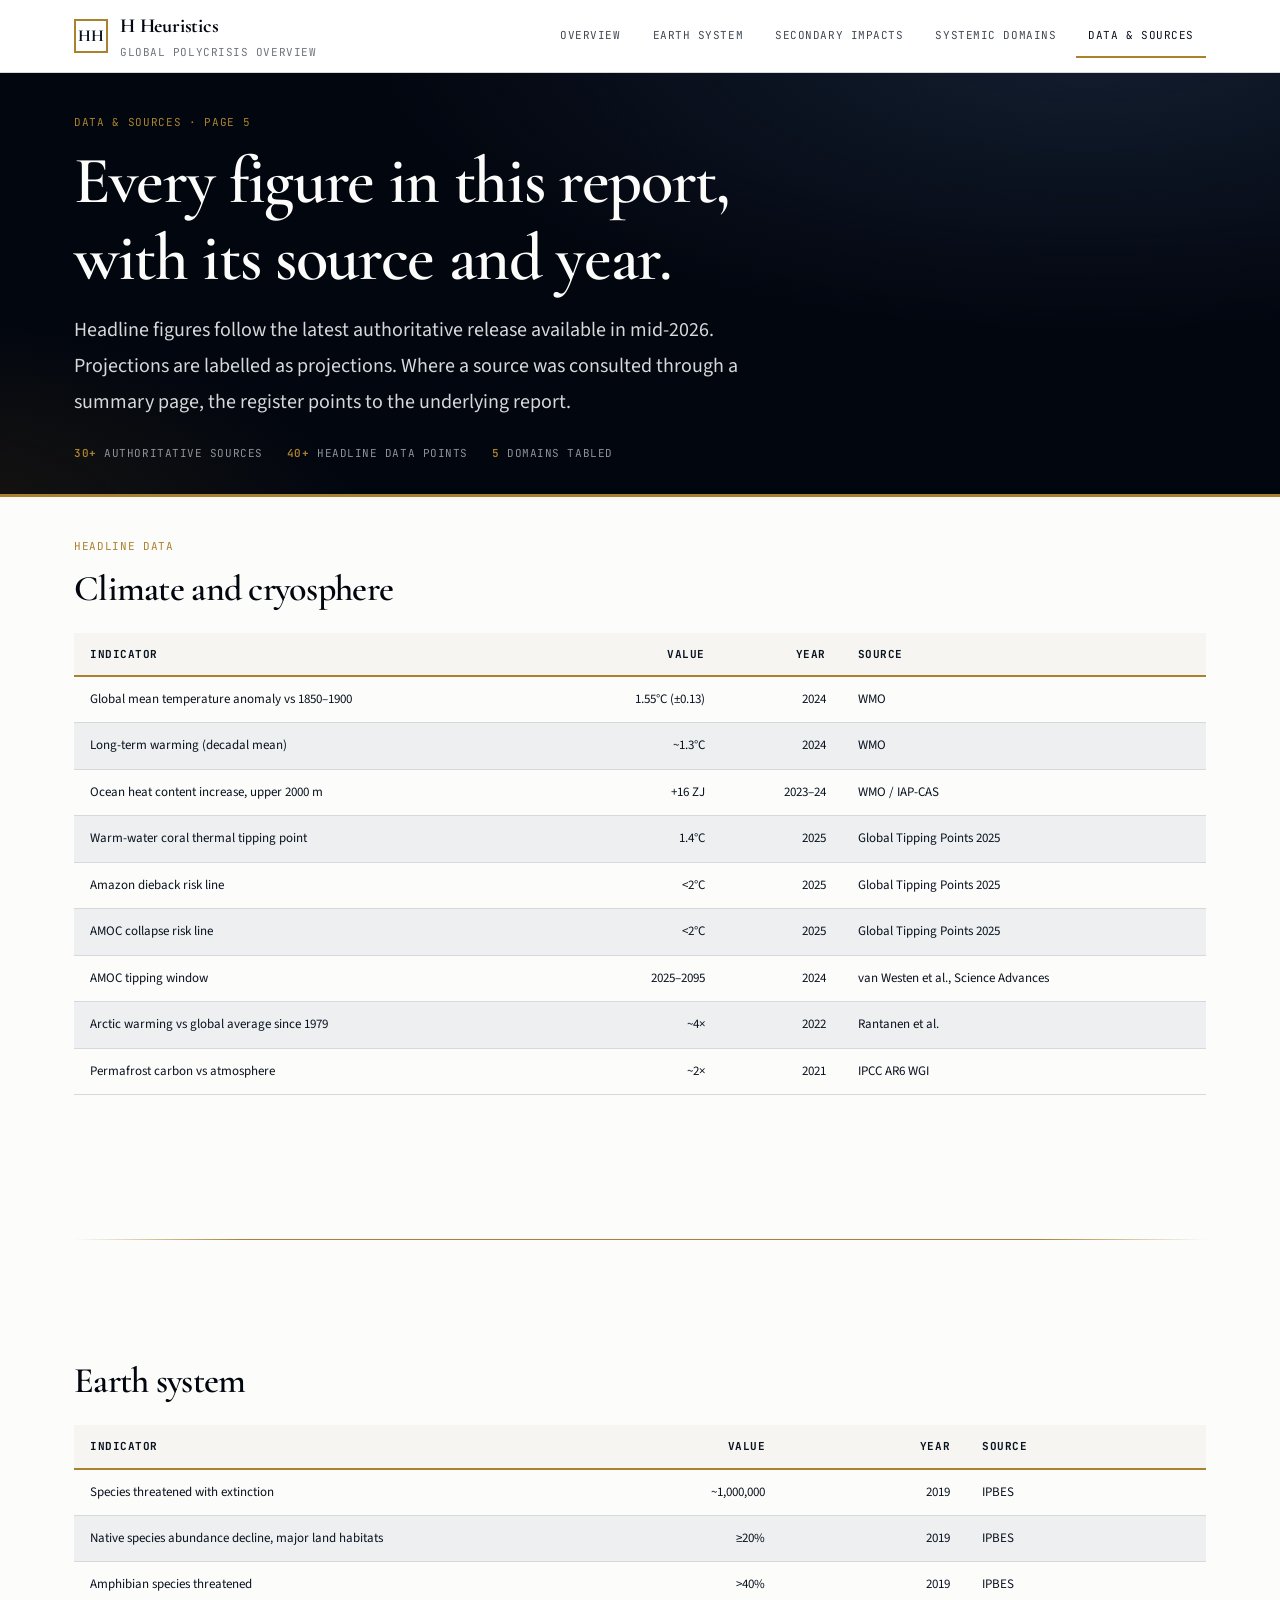
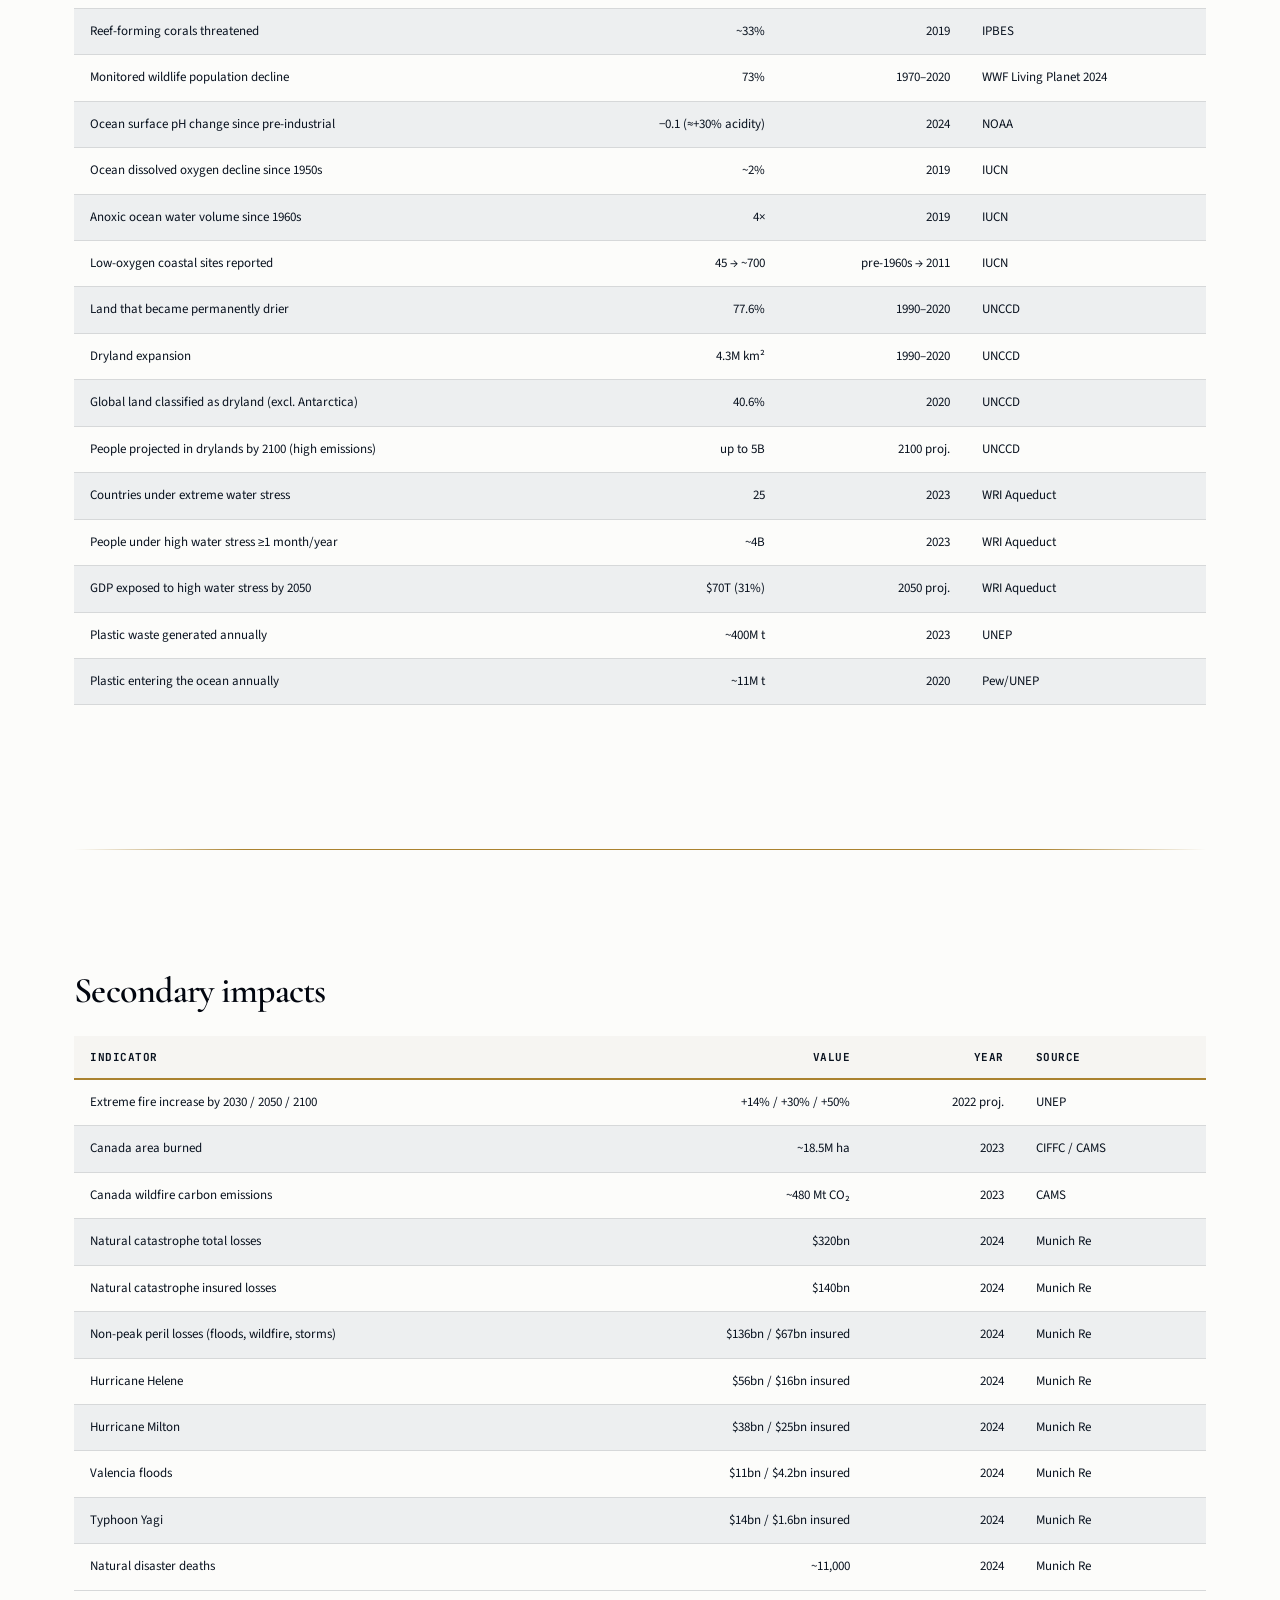
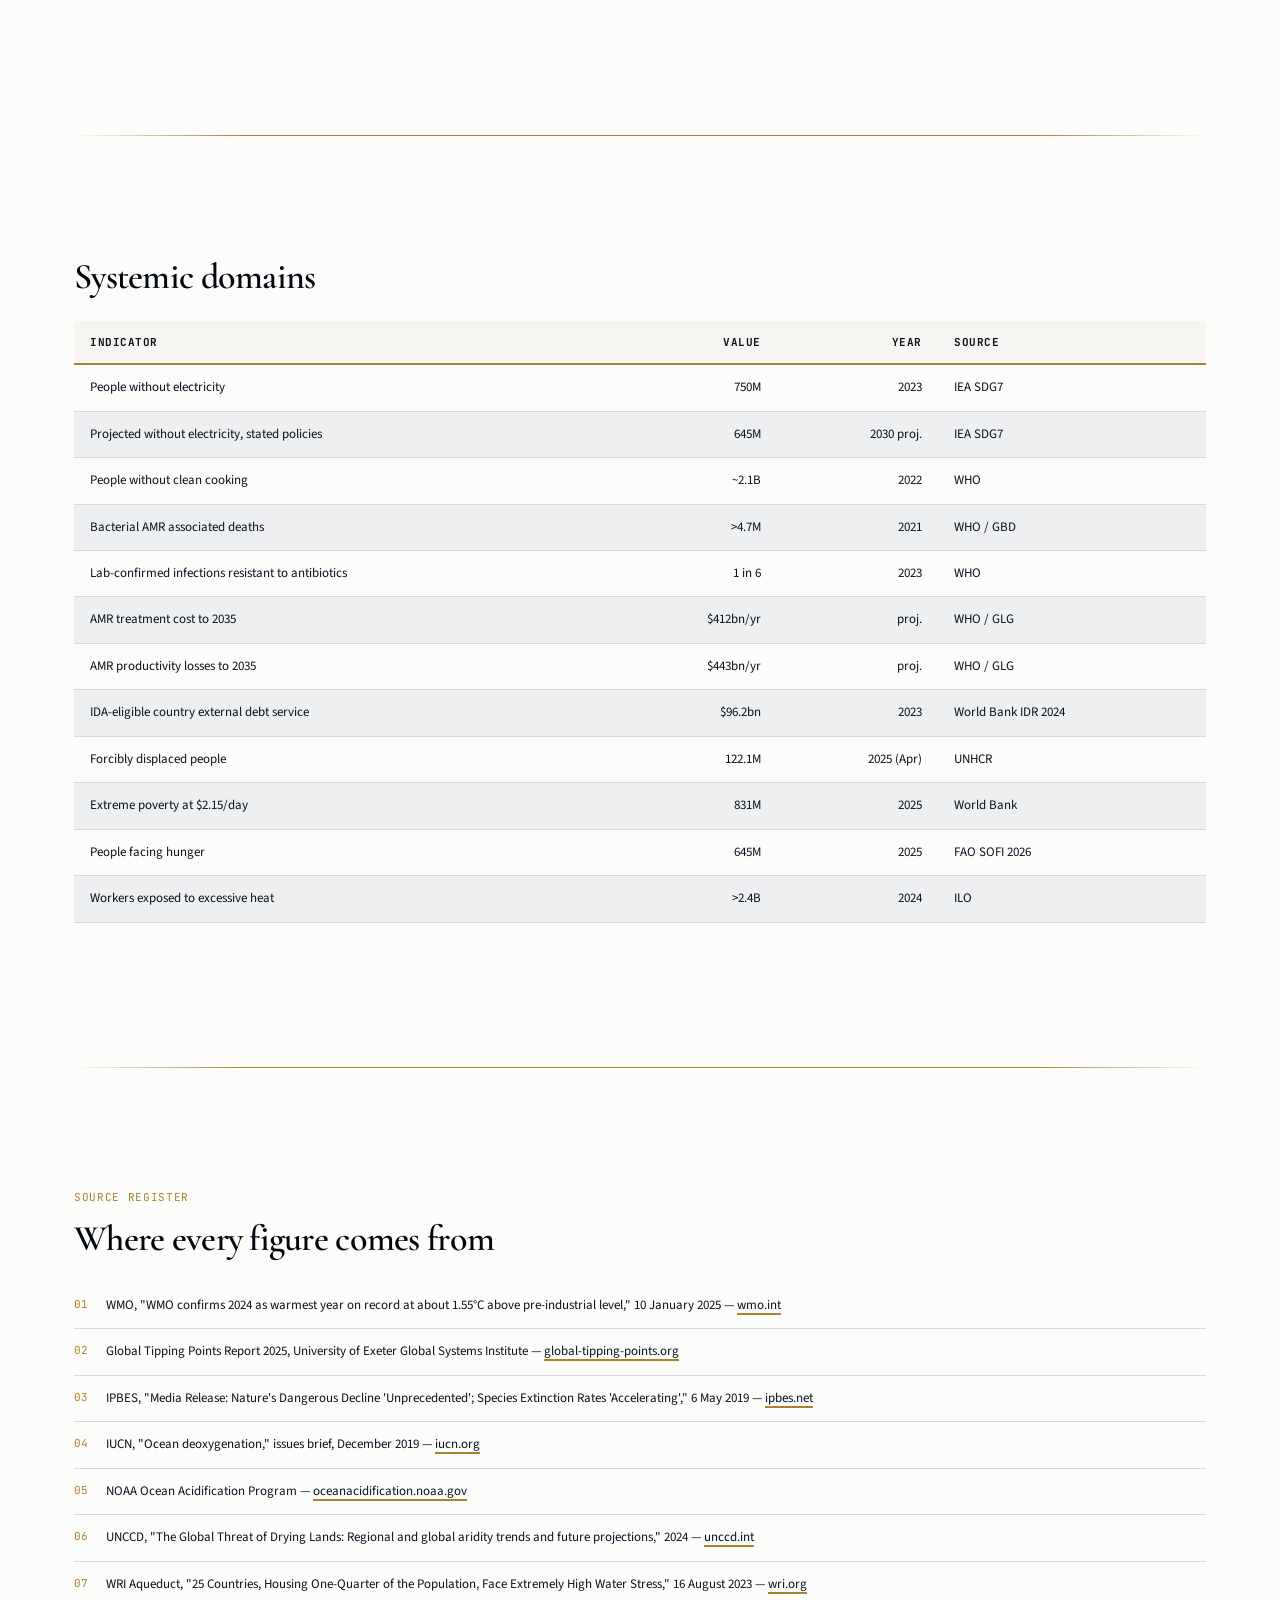
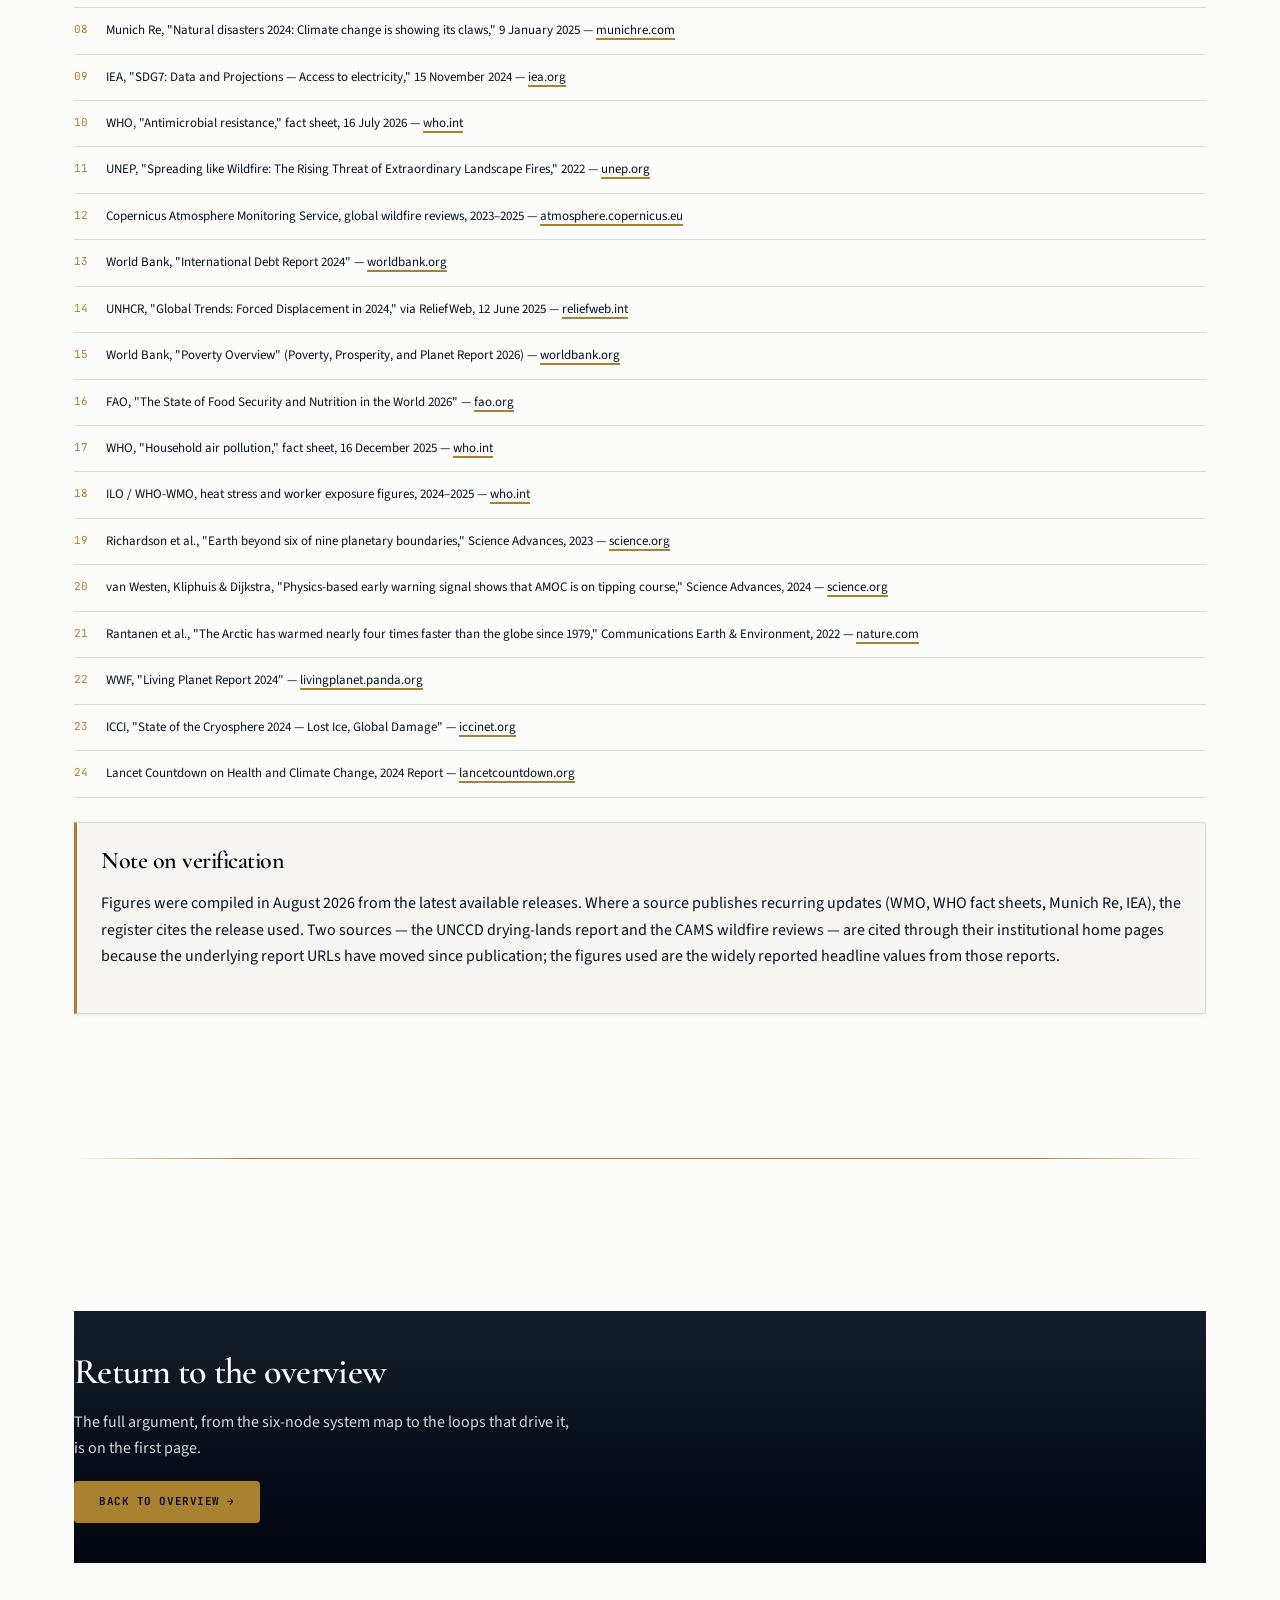
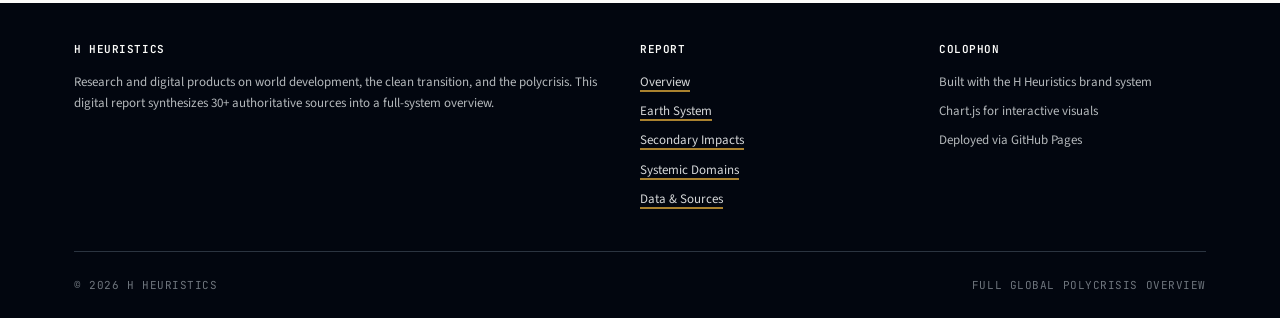
==== data-sources.html @ 699dcec1 "Full Global Polycrisis Overview — digital report (5 pages, H Heuristics brand system)" ====
<!DOCTYPE html>
<html lang="en">
<head>
<meta charset="UTF-8">
<meta name="viewport" content="width=device-width, initial-scale=1.0">
<title>Data &amp; Sources — Headline Figures | Global Polycrisis Overview</title>
<meta name="description" content="Headline data tables and the full source register behind the Full Global Polycrisis Overview digital report.">
<link rel="preconnect" href="https://fonts.googleapis.com">
<link rel="preconnect" href="https://fonts.gstatic.com" crossorigin>
<link href="https://fonts.googleapis.com/css2?family=Cormorant+Garamond:wght@500;600;700&family=Source+Sans+3:wght@400;600&family=JetBrains+Mono:wght@400;600&display=swap" rel="stylesheet">
<link rel="stylesheet" href="css/tokens.css">
<link rel="stylesheet" href="css/components.css">
<link rel="stylesheet" href="css/styles.css">
</head>
<body>

<header class="masthead">
  <div class="container masthead__inner">
    <a class="brand" href="index.html">
      <span class="brand__mark">HH</span>
      <span>
        <span class="brand__name">H Heuristics</span>
        <span class="brand__sub">Global Polycrisis Overview</span>
      </span>
    </a>
    <button class="nav-toggle" aria-label="Toggle navigation">Menu</button>
    <nav class="nav">
      <a href="index.html">Overview</a>
      <a href="earth-system.html">Earth System</a>
      <a href="secondary-impacts.html">Secondary Impacts</a>
      <a href="systemic-domains.html">Systemic Domains</a>
      <a href="data-sources.html" class="active">Data &amp; Sources</a>
    </nav>
  </div>
</header>

<section class="hero">
  <div class="container">
    <p class="kicker">Data &amp; Sources · Page 5</p>
    <h1>Every figure in this report, with its source and year.</h1>
    <p class="lede">Headline figures follow the latest authoritative release available in mid-2026. Projections are labelled as projections. Where a source was consulted through a summary page, the register points to the underlying report.</p>
    <div class="hero__meta">
      <span><b>30+</b> authoritative sources</span>
      <span><b>40+</b> headline data points</span>
      <span><b>5</b> domains tabled</span>
    </div>
  </div>
</section>

<main class="container">

  <section class="section">
    <p class="kicker">Headline Data</p>
    <h2>Climate and cryosphere</h2>
    <div class="table-wrap">
      <table class="data">
        <thead>
          <tr><th>Indicator</th><th class="num">Value</th><th class="num">Year</th><th>Source</th></tr>
        </thead>
        <tbody>
          <tr><td>Global mean temperature anomaly vs 1850–1900</td><td class="num">1.55°C (±0.13)</td><td class="num">2024</td><td>WMO</td></tr>
          <tr><td>Long-term warming (decadal mean)</td><td class="num">~1.3°C</td><td class="num">2024</td><td>WMO</td></tr>
          <tr><td>Ocean heat content increase, upper 2000 m</td><td class="num">+16 ZJ</td><td class="num">2023–24</td><td>WMO / IAP-CAS</td></tr>
          <tr><td>Warm-water coral thermal tipping point</td><td class="num">1.4°C</td><td class="num">2025</td><td>Global Tipping Points 2025</td></tr>
          <tr><td>Amazon dieback risk line</td><td class="num">&lt;2°C</td><td class="num">2025</td><td>Global Tipping Points 2025</td></tr>
          <tr><td>AMOC collapse risk line</td><td class="num">&lt;2°C</td><td class="num">2025</td><td>Global Tipping Points 2025</td></tr>
          <tr><td>AMOC tipping window</td><td class="num">2025–2095</td><td class="num">2024</td><td>van Westen et al., Science Advances</td></tr>
          <tr><td>Arctic warming vs global average since 1979</td><td class="num">~4×</td><td class="num">2022</td><td>Rantanen et al.</td></tr>
          <tr><td>Permafrost carbon vs atmosphere</td><td class="num">~2×</td><td class="num">2021</td><td>IPCC AR6 WGI</td></tr>
        </tbody>
      </table>
    </div>
  </section>

  <div class="gold-rule"></div>

  <section class="section">
    <h2>Earth system</h2>
    <div class="table-wrap">
      <table class="data">
        <thead>
          <tr><th>Indicator</th><th class="num">Value</th><th class="num">Year</th><th>Source</th></tr>
        </thead>
        <tbody>
          <tr><td>Species threatened with extinction</td><td class="num">~1,000,000</td><td class="num">2019</td><td>IPBES</td></tr>
          <tr><td>Native species abundance decline, major land habitats</td><td class="num">≥20%</td><td class="num">2019</td><td>IPBES</td></tr>
          <tr><td>Amphibian species threatened</td><td class="num">&gt;40%</td><td class="num">2019</td><td>IPBES</td></tr>
          <tr><td>Reef-forming corals threatened</td><td class="num">~33%</td><td class="num">2019</td><td>IPBES</td></tr>
          <tr><td>Monitored wildlife population decline</td><td class="num">73%</td><td class="num">1970–2020</td><td>WWF Living Planet 2024</td></tr>
          <tr><td>Ocean surface pH change since pre-industrial</td><td class="num">−0.1 (≈+30% acidity)</td><td class="num">2024</td><td>NOAA</td></tr>
          <tr><td>Ocean dissolved oxygen decline since 1950s</td><td class="num">~2%</td><td class="num">2019</td><td>IUCN</td></tr>
          <tr><td>Anoxic ocean water volume since 1960s</td><td class="num">4×</td><td class="num">2019</td><td>IUCN</td></tr>
          <tr><td>Low-oxygen coastal sites reported</td><td class="num">45 → ~700</td><td class="num">pre-1960s → 2011</td><td>IUCN</td></tr>
          <tr><td>Land that became permanently drier</td><td class="num">77.6%</td><td class="num">1990–2020</td><td>UNCCD</td></tr>
          <tr><td>Dryland expansion</td><td class="num">4.3M km²</td><td class="num">1990–2020</td><td>UNCCD</td></tr>
          <tr><td>Global land classified as dryland (excl. Antarctica)</td><td class="num">40.6%</td><td class="num">2020</td><td>UNCCD</td></tr>
          <tr><td>People projected in drylands by 2100 (high emissions)</td><td class="num">up to 5B</td><td class="num">2100 proj.</td><td>UNCCD</td></tr>
          <tr><td>Countries under extreme water stress</td><td class="num">25</td><td class="num">2023</td><td>WRI Aqueduct</td></tr>
          <tr><td>People under high water stress ≥1 month/year</td><td class="num">~4B</td><td class="num">2023</td><td>WRI Aqueduct</td></tr>
          <tr><td>GDP exposed to high water stress by 2050</td><td class="num">$70T (31%)</td><td class="num">2050 proj.</td><td>WRI Aqueduct</td></tr>
          <tr><td>Plastic waste generated annually</td><td class="num">~400M t</td><td class="num">2023</td><td>UNEP</td></tr>
          <tr><td>Plastic entering the ocean annually</td><td class="num">~11M t</td><td class="num">2020</td><td>Pew/UNEP</td></tr>
        </tbody>
      </table>
    </div>
  </section>

  <div class="gold-rule"></div>

  <section class="section">
    <h2>Secondary impacts</h2>
    <div class="table-wrap">
      <table class="data">
        <thead>
          <tr><th>Indicator</th><th class="num">Value</th><th class="num">Year</th><th>Source</th></tr>
        </thead>
        <tbody>
          <tr><td>Extreme fire increase by 2030 / 2050 / 2100</td><td class="num">+14% / +30% / +50%</td><td class="num">2022 proj.</td><td>UNEP</td></tr>
          <tr><td>Canada area burned</td><td class="num">~18.5M ha</td><td class="num">2023</td><td>CIFFC / CAMS</td></tr>
          <tr><td>Canada wildfire carbon emissions</td><td class="num">~480 Mt CO₂</td><td class="num">2023</td><td>CAMS</td></tr>
          <tr><td>Natural catastrophe total losses</td><td class="num">$320bn</td><td class="num">2024</td><td>Munich Re</td></tr>
          <tr><td>Natural catastrophe insured losses</td><td class="num">$140bn</td><td class="num">2024</td><td>Munich Re</td></tr>
          <tr><td>Non-peak peril losses (floods, wildfire, storms)</td><td class="num">$136bn / $67bn insured</td><td class="num">2024</td><td>Munich Re</td></tr>
          <tr><td>Hurricane Helene</td><td class="num">$56bn / $16bn insured</td><td class="num">2024</td><td>Munich Re</td></tr>
          <tr><td>Hurricane Milton</td><td class="num">$38bn / $25bn insured</td><td class="num">2024</td><td>Munich Re</td></tr>
          <tr><td>Valencia floods</td><td class="num">$11bn / $4.2bn insured</td><td class="num">2024</td><td>Munich Re</td></tr>
          <tr><td>Typhoon Yagi</td><td class="num">$14bn / $1.6bn insured</td><td class="num">2024</td><td>Munich Re</td></tr>
          <tr><td>Natural disaster deaths</td><td class="num">~11,000</td><td class="num">2024</td><td>Munich Re</td></tr>
        </tbody>
      </table>
    </div>
  </section>

  <div class="gold-rule"></div>

  <section class="section">
    <h2>Systemic domains</h2>
    <div class="table-wrap">
      <table class="data">
        <thead>
          <tr><th>Indicator</th><th class="num">Value</th><th class="num">Year</th><th>Source</th></tr>
        </thead>
        <tbody>
          <tr><td>People without electricity</td><td class="num">750M</td><td class="num">2023</td><td>IEA SDG7</td></tr>
          <tr><td>Projected without electricity, stated policies</td><td class="num">645M</td><td class="num">2030 proj.</td><td>IEA SDG7</td></tr>
          <tr><td>People without clean cooking</td><td class="num">~2.1B</td><td class="num">2022</td><td>WHO</td></tr>
          <tr><td>Bacterial AMR associated deaths</td><td class="num">&gt;4.7M</td><td class="num">2021</td><td>WHO / GBD</td></tr>
          <tr><td>Lab-confirmed infections resistant to antibiotics</td><td class="num">1 in 6</td><td class="num">2023</td><td>WHO</td></tr>
          <tr><td>AMR treatment cost to 2035</td><td class="num">$412bn/yr</td><td class="num">proj.</td><td>WHO / GLG</td></tr>
          <tr><td>AMR productivity losses to 2035</td><td class="num">$443bn/yr</td><td class="num">proj.</td><td>WHO / GLG</td></tr>
          <tr><td>IDA-eligible country external debt service</td><td class="num">$96.2bn</td><td class="num">2023</td><td>World Bank IDR 2024</td></tr>
          <tr><td>Forcibly displaced people</td><td class="num">122.1M</td><td class="num">2025 (Apr)</td><td>UNHCR</td></tr>
          <tr><td>Extreme poverty at $2.15/day</td><td class="num">831M</td><td class="num">2025</td><td>World Bank</td></tr>
          <tr><td>People facing hunger</td><td class="num">645M</td><td class="num">2025</td><td>FAO SOFI 2026</td></tr>
          <tr><td>Workers exposed to excessive heat</td><td class="num">&gt;2.4B</td><td class="num">2024</td><td>ILO</td></tr>
        </tbody>
      </table>
    </div>
  </section>

  <div class="gold-rule"></div>

  <section class="section">
    <p class="kicker">Source Register</p>
    <h2>Where every figure comes from</h2>
    <ol class="source-list">
      <li>WMO, "WMO confirms 2024 as warmest year on record at about 1.55°C above pre-industrial level," 10 January 2025 — <a href="https://wmo.int/news/media-centre/wmo-confirms-2024-warmest-year-record-about-155degc-above-pre-industrial-level">wmo.int</a></li>
      <li>Global Tipping Points Report 2025, University of Exeter Global Systems Institute — <a href="https://global-tipping-points.org/">global-tipping-points.org</a></li>
      <li>IPBES, "Media Release: Nature's Dangerous Decline 'Unprecedented'; Species Extinction Rates 'Accelerating'," 6 May 2019 — <a href="https://www.ipbes.net/news/Media-Release-Global-Assessment">ipbes.net</a></li>
      <li>IUCN, "Ocean deoxygenation," issues brief, December 2019 — <a href="https://www.iucn.org/resources/issues-brief/ocean-deoxygenation">iucn.org</a></li>
      <li>NOAA Ocean Acidification Program — <a href="https://oceanacidification.noaa.gov/">oceanacidification.noaa.gov</a></li>
      <li>UNCCD, "The Global Threat of Drying Lands: Regional and global aridity trends and future projections," 2024 — <a href="https://www.unccd.int/">unccd.int</a></li>
      <li>WRI Aqueduct, "25 Countries, Housing One-Quarter of the Population, Face Extremely High Water Stress," 16 August 2023 — <a href="https://www.wri.org/insights/highest-water-stressed-countries">wri.org</a></li>
      <li>Munich Re, "Natural disasters 2024: Climate change is showing its claws," 9 January 2025 — <a href="https://www.munichre.com/en/company/media-relations/media-information-and-corporate-news/media-information/2025/natural-disaster-figures-2024.html">munichre.com</a></li>
      <li>IEA, "SDG7: Data and Projections — Access to electricity," 15 November 2024 — <a href="https://www.iea.org/reports/sdg7-data-and-projections/access-to-electricity">iea.org</a></li>
      <li>WHO, "Antimicrobial resistance," fact sheet, 16 July 2026 — <a href="https://www.who.int/news-room/fact-sheets/detail/antimicrobial-resistance">who.int</a></li>
      <li>UNEP, "Spreading like Wildfire: The Rising Threat of Extraordinary Landscape Fires," 2022 — <a href="https://www.unep.org/resources/report/spreading-wildfire-rising-threat-extraordinary-landscape-fires">unep.org</a></li>
      <li>Copernicus Atmosphere Monitoring Service, global wildfire reviews, 2023–2025 — <a href="https://atmosphere.copernicus.eu/">atmosphere.copernicus.eu</a></li>
      <li>World Bank, "International Debt Report 2024" — <a href="https://www.worldbank.org/en/publication/international-debt-report">worldbank.org</a></li>
      <li>UNHCR, "Global Trends: Forced Displacement in 2024," via ReliefWeb, 12 June 2025 — <a href="https://reliefweb.int/report/world/global-trends-forced-displacement-2024">reliefweb.int</a></li>
      <li>World Bank, "Poverty Overview" (Poverty, Prosperity, and Planet Report 2026) — <a href="https://www.worldbank.org/en/topic/poverty/overview">worldbank.org</a></li>
      <li>FAO, "The State of Food Security and Nutrition in the World 2026" — <a href="https://www.fao.org/publications/home/fao-flagship-publications/the-state-of-food-security-and-nutrition-in-the-world/en">fao.org</a></li>
      <li>WHO, "Household air pollution," fact sheet, 16 December 2025 — <a href="https://www.who.int/news-room/fact-sheets/detail/household-air-pollution-and-health">who.int</a></li>
      <li>ILO / WHO-WMO, heat stress and worker exposure figures, 2024–2025 — <a href="https://www.who.int/news/item/22-08-2025-who-wmo-issue-new-report-and-guidance-to-protect-workers-from-increasing-heat-stress">who.int</a></li>
      <li>Richardson et al., "Earth beyond six of nine planetary boundaries," Science Advances, 2023 — <a href="https://www.science.org/doi/10.1126/sciadv.adh2458">science.org</a></li>
      <li>van Westen, Kliphuis &amp; Dijkstra, "Physics-based early warning signal shows that AMOC is on tipping course," Science Advances, 2024 — <a href="https://www.science.org/doi/10.1126/sciadv.adk1189">science.org</a></li>
      <li>Rantanen et al., "The Arctic has warmed nearly four times faster than the globe since 1979," Communications Earth &amp; Environment, 2022 — <a href="https://www.nature.com/articles/s43247-022-00498-3">nature.com</a></li>
      <li>WWF, "Living Planet Report 2024" — <a href="https://livingplanet.panda.org/">livingplanet.panda.org</a></li>
      <li>ICCI, "State of the Cryosphere 2024 — Lost Ice, Global Damage" — <a href="https://iccinet.org/statecryo24/">iccinet.org</a></li>
      <li>Lancet Countdown on Health and Climate Change, 2024 Report — <a href="https://lancetcountdown.org/2024-report/">lancetcountdown.org</a></li>
    </ol>
    <div class="panel">
      <h3>Note on verification</h3>
      <p>Figures were compiled in August 2026 from the latest available releases. Where a source publishes recurring updates (WMO, WHO fact sheets, Munich Re, IEA), the register cites the release used. Two sources — the UNCCD drying-lands report and the CAMS wildfire reviews — are cited through their institutional home pages because the underlying report URLs have moved since publication; the figures used are the widely reported headline values from those reports.</p>
    </div>
  </section>

  <div class="gold-rule"></div>

  <section class="section">
    <div class="cta">
      <div class="container" style="padding:0;">
        <h2>Return to the overview</h2>
        <p>The full argument, from the six-node system map to the loops that drive it, is on the first page.</p>
        <a class="btn btn--accent" href="index.html">Back to Overview →</a>
      </div>
    </div>
  </section>

</main>

<footer class="footer">
  <div class="container">
    <div class="footer__grid">
      <div>
        <h4>H Heuristics</h4>
        <p>Research and digital products on world development, the clean transition, and the polycrisis. This digital report synthesizes 30+ authoritative sources into a full-system overview.</p>
      </div>
      <div>
        <h4>Report</h4>
        <ul>
          <li><a href="index.html">Overview</a></li>
          <li><a href="earth-system.html">Earth System</a></li>
          <li><a href="secondary-impacts.html">Secondary Impacts</a></li>
          <li><a href="systemic-domains.html">Systemic Domains</a></li>
          <li><a href="data-sources.html">Data &amp; Sources</a></li>
        </ul>
      </div>
      <div>
        <h4>Colophon</h4>
        <ul>
          <li>Built with the H Heuristics brand system</li>
          <li>Chart.js for interactive visuals</li>
          <li>Deployed via GitHub Pages</li>
        </ul>
      </div>
    </div>
    <div class="footer__bottom">
      <span>© 2026 H Heuristics</span>
      <span>Full Global Polycrisis Overview</span>
    </div>
  </div>
</footer>

<script src="js/main.js"></script>
</body>
</html>
---- css/tokens.css ----
/* ============================================================
   H Heuristics — Brand Token System v1.0
   "Consulting/Economist meets British America"

   The single source of truth for the H Heuristics visual identity.
   Import this file into every project. Change tokens here to
   rebrand every site simultaneously.

   Color space: OKLCH (perceptually uniform)
   Type: Cormorant Garamond (headings) + Source Sans 3 (body)
   ============================================================ */

/* ============================================================
   TIER 1 — Raw Primitives (OKLCH color space)
   ============================================================ */
:root {
  /* ── Midnight Navy (primary brand) ──
     British heritage navy — deep, confident, not-quite-black.
     Equivalent to ~#0c1929 in hex. */
  --hh-navy-950: oklch(0.12 0.025 258);
  --hh-navy-900: oklch(0.18 0.030 258);
  --hh-navy-800: oklch(0.24 0.028 258);
  --hh-navy-700: oklch(0.32 0.025 256);
  --hh-navy-600: oklch(0.40 0.022 254);
  --hh-navy-500: oklch(0.48 0.018 252);
  --hh-navy-400: oklch(0.56 0.014 250);
  --hh-navy-300: oklch(0.66 0.010 248);
  --hh-navy-200: oklch(0.78 0.006 248);
  --hh-navy-100: oklch(0.88 0.003 248);
  --hh-navy-50:  oklch(0.95 0.002 248);

  /* ── British Gold (accent) ──
     Warm, restrained — not brassy. Like gilt on a book spine.
     Equivalent to ~#b89b5e. */
  --hh-gold-600: oklch(0.55 0.10 82);
  --hh-gold-500: oklch(0.63 0.11 82);
  --hh-gold-400: oklch(0.70 0.10 82);
  --hh-gold-300: oklch(0.78 0.08 82);
  --hh-gold-200: oklch(0.86 0.05 82);
  --hh-gold-100: oklch(0.92 0.03 82);
  --hh-gold-50:  oklch(0.96 0.015 85);

  /* ── Warm Cream (surface) ──
     Not stark white — like good paper stock. British warmth. */
  --hh-cream-50:  oklch(0.99 0.002 90);
  --hh-cream-100: oklch(0.97 0.004 88);
  --hh-cream-200: oklch(0.94 0.006 86);
  --hh-cream-300: oklch(0.90 0.008 84);

  /* ── Neutrals ── */
  --hh-neutral-950: oklch(0.10 0.002 260);
  --hh-neutral-900: oklch(0.18 0.002 260);
  --hh-neutral-800: oklch(0.28 0.002 260);
  --hh-neutral-700: oklch(0.38 0.002 260);
  --hh-neutral-600: oklch(0.48 0.002 260);
  --hh-neutral-500: oklch(0.58 0.002 260);
  --hh-neutral-400: oklch(0.68 0.002 260);
  --hh-neutral-300: oklch(0.78 0.002 260);
  --hh-neutral-200: oklch(0.88 0.002 260);
  --hh-neutral-100: oklch(0.94 0.002 260);
  --hh-neutral-50:  oklch(0.97 0.002 260);

  /* ── Semantic — Data Viz Accents ──
     Colorblind-safe, perceptually uniform. */
  --hh-viz-blue:    oklch(0.52 0.16 250);
  --hh-viz-teal:    oklch(0.52 0.13 195);
  --hh-viz-green:   oklch(0.52 0.15 150);
  --hh-viz-amber:   oklch(0.62 0.16 85);
  --hh-viz-orange:  oklch(0.55 0.17 55);
  --hh-viz-red:     oklch(0.48 0.19 25);
  --hh-viz-purple:  oklch(0.48 0.15 310);
  --hh-viz-pink:    oklch(0.55 0.14 350);

  /* ── Semantic — Status ── */
  --hh-success: oklch(0.55 0.15 150);
  --hh-success-soft: oklch(0.92 0.04 150);
  --hh-warning: oklch(0.62 0.16 85);
  --hh-warning-soft: oklch(0.93 0.06 85);
  --hh-danger:  oklch(0.50 0.18 25);
  --hh-danger-soft:  oklch(0.93 0.04 25);
  --hh-info:    oklch(0.52 0.16 250);
  --hh-info-soft:    oklch(0.92 0.04 250);
}

/* ============================================================
   TIER 2 — Semantic Role Tokens
   ============================================================ */
:root {
  /* ── Brand ── */
  --color-brand:         var(--hh-navy-900);
  --color-brand-dark:    var(--hh-navy-950);
  --color-brand-light:   var(--hh-navy-700);
  --color-accent:        var(--hh-gold-500);
  --color-accent-hover:  var(--hh-gold-400);
  --color-accent-soft:   var(--hh-gold-100);

  /* ── Surfaces ── */
  --surface-bg:          var(--hh-cream-50);
  --surface-card:        var(--hh-cream-100);
  --surface-elevated:    #ffffff;
  --surface-dark:        var(--hh-navy-900);
  --surface-dark-card:   var(--hh-navy-800);

  /* ── Text ── */
  --text-primary:        var(--hh-navy-900);
  --text-secondary:      var(--hh-navy-600);
  --text-muted:          var(--hh-navy-400);
  --text-inverse:        var(--hh-cream-50);
  --text-accent:         var(--hh-gold-600);

  /* ── Borders ── */
  --border-subtle:       var(--hh-navy-100);
  --border-default:      var(--hh-navy-200);
  --border-strong:       var(--hh-navy-300);
  --border-accent:       var(--hh-gold-400);
}

/* ============================================================
   TIER 3 — Component Token Assignments
   ============================================================ */
:root {
  /* ── Buttons ── */
  --btn-primary-bg:       var(--color-brand);
  --btn-primary-text:     var(--text-inverse);
  --btn-primary-hover:    var(--color-brand-light);
  --btn-secondary-bg:     transparent;
  --btn-secondary-text:   var(--color-brand);
  --btn-secondary-border: var(--border-default);
  --btn-secondary-hover:  var(--hh-navy-50);
  --btn-accent-bg:        var(--color-accent);
  --btn-accent-text:      var(--color-brand-dark);
  --btn-accent-hover:     var(--color-accent-hover);

  /* ── Links ── */
  --link-color:           var(--color-brand);
  --link-hover:           var(--color-brand-light);
  --link-accent:          var(--color-accent);
  --link-underline-offset: 4px;
  --link-underline-width:  2px;

  /* ── Inputs ── */
  --input-bg:             var(--surface-elevated);
  --input-border:         var(--border-default);
  --input-border-focus:   var(--color-brand);
  --input-text:           var(--text-primary);
  --input-placeholder:    var(--text-muted);

  /* ── Header ── */
  --header-bg:            rgba(255, 255, 255, 0.92);
  --header-border:        var(--border-subtle);
  --header-height:        72px;

  /* ── Footer ── */
  --footer-bg:            var(--color-brand-dark);
  --footer-text:          var(--hh-navy-200);
  --footer-text-muted:    var(--hh-navy-400);

  /* ── Logo ── */
  --logo-fill:            var(--color-brand);
  --logo-max-height:      40px;
  --logo-clearspace:      20px;
}

/* ============================================================
   TYPOGRAPHY
   ============================================================ */
:root {
  /* ── Font Families ── */
  --font-display: 'Cormorant Garamond', 'Georgia', 'Times New Roman', serif;
  --font-body:    'Source Sans 3', system-ui, -apple-system, BlinkMacSystemFont,
                  'Segoe UI', Roboto, sans-serif;
  --font-mono:    'JetBrains Mono', 'Fira Code', 'SF Mono', 'Cascadia Code',
                  Consolas, monospace;

  /* ── Type Scale (1.25 major third) ── */
  --text-xs:   0.6875rem;   /* 11px — captions, labels */
  --text-sm:   0.8125rem;   /* 13px — small body, table data */
  --text-base: 1rem;        /* 16px — body */
  --text-lg:   1.25rem;     /* 20px — large body, intro */
  --text-xl:   1.5rem;      /* 24px — h4 */
  --text-2xl:  1.875rem;    /* 30px — h3 */
  --text-3xl:  2.25rem;     /* 36px — h2 */
  --text-4xl:  3rem;        /* 48px — h1 */
  --text-5xl:  3.75rem;     /* 60px — hero */
  --text-6xl:  4.5rem;      /* 72px — hero large */

  /* ── Font Weights ── */
  --weight-light:    300;
  --weight-regular:  400;
  --weight-medium:   500;
  --weight-semibold: 600;
  --weight-bold:     700;

  /* ── Line Heights ── */
  --leading-tight:   1.15;
  --leading-snug:    1.3;
  --leading-normal:  1.5;
  --leading-relaxed: 1.65;
  --leading-loose:   1.8;

  /* ── Letter Spacing ── */
  --tracking-tight:    -0.02em;   /* Display headings */
  --tracking-normal:   0;
  --tracking-wide:     0.02em;
  --tracking-label:    0.05em;    /* Uppercase labels */
  --tracking-mono:     0.06em;    /* Monospace accent labels */
}

/* ============================================================
   SPACING & LAYOUT
   ============================================================ */
:root {
  --space-1:  0.25rem;
  --space-2:  0.5rem;
  --space-3:  0.75rem;
  --space-4:  1rem;
  --space-5:  1.25rem;
  --space-6:  1.5rem;
  --space-8:  2rem;
  --space-10: 2.5rem;
  --space-12: 3rem;
  --space-16: 4rem;
  --space-20: 5rem;
  --space-24: 6rem;
  --space-32: 8rem;

  --container-max:   1280px;
  --container-narrow: 800px;
  --container-wide:  1440px;
}

/* ============================================================
   BORDERS & RADII
   ============================================================ */
:root {
  --radius-none:  0;
  --radius-sm:    2px;    /* Data table cells, tight corners */
  --radius-md:    4px;    /* Cards, buttons, inputs — Economist legacy */
  --radius-lg:    8px;    /* Large panels, modals */
  --radius-xl:    12px;   /* Feature cards */
  --radius-full:  9999px; /* Pills, avatars */

  --border-width-thin:  1px;
  --border-width-thick: 2px;
  --border-width-accent: 3px;  /* The gold left-border accent */
}

/* ============================================================
   SHADOWS
   ============================================================ */
:root {
  --shadow-none:    none;
  --shadow-sm:      0 1px 2px rgba(12, 25, 41, 0.04);
  --shadow-card:    0 1px 4px rgba(12, 25, 41, 0.06),
                    0 1px 2px rgba(12, 25, 41, 0.04);
  --shadow-elevated: 0 4px 12px rgba(12, 25, 41, 0.08),
                     0 1px 3px rgba(12, 25, 41, 0.06);
  --shadow-modal:   0 20px 40px rgba(12, 25, 41, 0.12),
                    0 8px 16px rgba(12, 25, 41, 0.08);
  --shadow-glow-gold: 0 0 20px rgba(184, 155, 94, 0.15);
}

/* ============================================================
   MOTION
   ============================================================ */
:root {
  --ease-out:    cubic-bezier(0.16, 1, 0.3, 1);
  --ease-in-out: cubic-bezier(0.65, 0, 0.35, 1);
  --ease-spring: cubic-bezier(0.34, 1.56, 0.64, 1);

  --duration-fast:   150ms;
  --duration-base:   250ms;
  --duration-slow:   400ms;
  --duration-glacial: 600ms;
}

/* ============================================================
   Z-INDEX
   ============================================================ */
:root {
  --z-base:     0;
  --z-dropdown: 100;
  --z-sticky:   200;
  --z-overlay:  300;
  --z-modal:    400;
  --z-toast:    500;
  --z-tooltip:  600;
}

/* ============================================================
   DARK MODE
   ============================================================ */
[data-theme="dark"] {
  /* ── Surfaces — remapped, not inverted ── */
  --surface-bg:          var(--hh-navy-950);
  --surface-card:        var(--hh-navy-900);
  --surface-elevated:    var(--hh-navy-800);
  --surface-dark:        var(--hh-navy-950);
  --surface-dark-card:   var(--hh-navy-900);

  /* ── Text — brighter, lower contrast against dark bg ── */
  --text-primary:        var(--hh-cream-50);
  --text-secondary:      var(--hh-navy-100);
  --text-muted:          var(--hh-navy-300);
  --text-inverse:        var(--hh-navy-950);
  --text-accent:         var(--hh-gold-400);

  /* ── Borders — visible against dark ── */
  --border-subtle:       var(--hh-navy-700);
  --border-default:      var(--hh-navy-600);
  --border-strong:       var(--hh-navy-400);
  --border-accent:       var(--hh-gold-500);

  /* ── Brand gold — brighter in dark mode ── */
  --color-accent:        var(--hh-gold-400);
  --color-accent-hover:  var(--hh-gold-300);
  --color-accent-soft:   oklch(0.25 0.04 82);

  /* ── Shadows — don't work in dark, replaced with glow ── */
  --shadow-card:     0 0 0 1px var(--border-subtle);
  --shadow-elevated: 0 0 0 1px var(--border-default),
                     0 4px 16px rgba(0, 0, 0, 0.3);
  --shadow-modal:    0 0 0 1px var(--border-default),
                     0 20px 50px rgba(0, 0, 0, 0.5);

  /* ── Component overrides ── */
  --header-bg:          rgba(12, 25, 41, 0.92);
  --input-bg:           var(--surface-card);
  --btn-secondary-hover: var(--hh-navy-800);

  /* ── Data viz — brighter in dark ── */
  --hh-viz-blue:    oklch(0.62 0.14 250);
  --hh-viz-teal:    oklch(0.62 0.11 195);
  --hh-viz-green:   oklch(0.62 0.13 150);
  --hh-viz-amber:   oklch(0.70 0.14 85);
  --hh-viz-orange:  oklch(0.63 0.15 55);
  --hh-viz-red:     oklch(0.56 0.17 25);
  --hh-viz-purple:  oklch(0.58 0.13 310);
  --hh-viz-pink:    oklch(0.63 0.12 350);
}

/* ============================================================
   BASE STYLES
   ============================================================ */
@layer base {
  html {
    -webkit-font-smoothing: antialiased;
    -moz-osx-font-smoothing: grayscale;
    text-rendering: optimizeLegibility;
    scroll-behavior: smooth;
  }

  body {
    background-color: var(--surface-bg);
    color: var(--text-primary);
    font-family: var(--font-body);
    font-size: var(--text-base);
    line-height: var(--leading-relaxed);
    -webkit-font-smoothing: antialiased;
  }

  /* ── Headings — Cormorant Garamond, tight leading ── */
  h1, h2, h3, h4, h5, h6 {
    font-family: var(--font-display);
    font-weight: var(--weight-semibold);
    line-height: var(--leading-tight);
    color: var(--color-brand);
    text-wrap: balance;
  }

  h1 { font-size: var(--text-4xl); letter-spacing: var(--tracking-tight); }
  h2 { font-size: var(--text-3xl); letter-spacing: var(--tracking-tight); }
  h3 { font-size: var(--text-2xl); }
  h4 { font-size: var(--text-xl);  }
  h5 { font-size: var(--text-lg); font-weight: var(--weight-medium); }
  h6 { font-size: var(--text-base); font-weight: var(--weight-medium);
       text-transform: uppercase; letter-spacing: var(--tracking-label);
       color: var(--text-muted); }

  /* ── Links — brand underline ── */
  a {
    color: var(--link-color);
    text-decoration: underline;
    text-decoration-thickness: var(--link-underline-width);
    text-underline-offset: var(--link-underline-offset);
    text-decoration-color: var(--color-accent);
    transition: color var(--duration-fast) var(--ease-out);
  }
  a:hover {
    color: var(--link-hover);
    text-decoration-color: var(--link-color);
  }

  /* ── Selection ── */
  ::selection {
    background-color: oklch(0.78 0.08 82 / 0.25);
    color: var(--color-brand);
  }

  /* ── Focus ── */
  :focus-visible {
    outline: 2px solid var(--color-brand);
    outline-offset: 2px;
    border-radius: var(--radius-sm);
  }

  /* ── Scrollbar ── */
  * {
    scrollbar-width: thin;
    scrollbar-color: var(--border-default) transparent;
  }
  ::-webkit-scrollbar { width: 7px; height: 7px; }
  ::-webkit-scrollbar-track { background: transparent; }
  ::-webkit-scrollbar-thumb {
    background-color: var(--border-default);
    border-radius: 10px;
    border: 2px solid transparent;
    background-clip: content-box;
  }
  ::-webkit-scrollbar-thumb:hover {
    background-color: var(--border-strong);
  }
}
---- css/components.css ----
/* ============================================================
   H Heuristics — Signature Visual Elements
   The anti-AI-aesthetic layer. These patterns make H Heuristics
   sites feel bespoke, not template-generated.

   Requires: hheuristics-tokens.css
   ============================================================ */

/* ============================================================
   1. THE GOLD RULE — Signature Section Divider
   A thin gold line that fades at both ends. The H Heuristics
   equivalent of The Economist's red rule, but warmer.
   Used between major content sections.
   ============================================================ */
.gold-rule {
  width: 100%;
  height: 1px;
  background: linear-gradient(
    to right,
    transparent 0%,
    var(--color-accent) 15%,
    var(--color-accent) 85%,
    transparent 100%
  );
  margin: var(--space-20) 0;
}

.gold-rule--left {
  background: linear-gradient(
    to right,
    var(--color-accent) 0%,
    var(--color-accent) 80px,
    var(--border-subtle) 80px,
    transparent 100%
  );
}

.gold-rule--short {
  width: 60px;
  height: 2px;
  background: var(--color-accent);
  margin: var(--space-6) 0;
}

/* ============================================================
   2. THE OFFSET BORDER — Signature Card Accent
   Cards and panels with a 3px gold left-border. No generic
   rounded-card-with-shadow here. The gold edge telegraphs
   "this is H Heuristics content."
   ============================================================ */
.card-accent {
  background: var(--surface-card);
  border: 1px solid var(--border-subtle);
  border-left: var(--border-width-accent) solid var(--color-accent);
  border-radius: 0 var(--radius-md) var(--radius-md) 0;
  padding: var(--space-6);
  box-shadow: var(--shadow-card);
  transition: border-color var(--duration-base) var(--ease-out),
              box-shadow var(--duration-base) var(--ease-out);
}

.card-accent:hover {
  border-color: var(--border-default);
  border-left-color: var(--color-accent);
  box-shadow: var(--shadow-elevated);
}

.card-accent--dark {
  background: var(--surface-dark-card);
  border-color: var(--border-subtle);
  border-left-color: var(--color-accent);
}

/* ── Card without the accent border (for variety) ── */
.card {
  background: var(--surface-card);
  border: 1px solid var(--border-subtle);
  border-radius: var(--radius-md);
  padding: var(--space-6);
  box-shadow: var(--shadow-card);
  transition: box-shadow var(--duration-base) var(--ease-out),
              border-color var(--duration-base) var(--ease-out);
}

.card:hover {
  box-shadow: var(--shadow-elevated);
  border-color: var(--border-default);
}

/* ============================================================
   3. SERIF KPI — Oversized Data-Forward Stat Cards
   Large Cormorant Garamond numbers with small Source Sans labels.
   The size contrast (serif number vs. sans label) is distinctive
   and telegraphs confidence in the data.
   ============================================================ */
.kpi-card {
  background: var(--surface-card);
  border: 1px solid var(--border-subtle);
  border-radius: var(--radius-md);
  padding: var(--space-5) var(--space-6);
  box-shadow: var(--shadow-card);
  transition: border-color var(--duration-base) var(--ease-out),
              box-shadow var(--duration-base) var(--ease-out);
}

.kpi-card:hover {
  border-color: var(--border-accent);
  box-shadow: var(--shadow-elevated);
}

.kpi-card__value {
  font-family: var(--font-display);
  font-size: var(--text-3xl);
  font-weight: var(--weight-bold);
  color: var(--color-brand);
  line-height: 1.1;
  letter-spacing: var(--tracking-tight);
}

.kpi-card__label {
  font-family: var(--font-body);
  font-size: var(--text-xs);
  font-weight: var(--weight-semibold);
  color: var(--text-muted);
  text-transform: uppercase;
  letter-spacing: var(--tracking-label);
  margin-top: var(--space-2);
}

.kpi-card__trend {
  display: inline-flex;
  align-items: center;
  gap: var(--space-1);
  font-family: var(--font-body);
  font-size: var(--text-xs);
  font-weight: var(--weight-semibold);
  margin-top: var(--space-2);
  padding: 2px 8px;
  border-radius: var(--radius-full);
}

.kpi-card__trend--up {
  color: var(--hh-success);
  background: var(--hh-success-soft);
}

.kpi-card__trend--down {
  color: var(--hh-danger);
  background: var(--hh-danger-soft);
}

.kpi-card__trend--neutral {
  color: var(--text-muted);
  background: var(--hh-navy-50);
}

/* ── KPI Row (grid of KPI cards) ── */
.kpi-row {
  display: grid;
  grid-template-columns: repeat(auto-fit, minmax(180px, 1fr));
  gap: var(--space-4);
}

/* ============================================================
   4. THE GRADIENT HEADING — Brand Typography Flourish
   Select hero headings get a subtle navy-to-gold gradient.
   Use ONCE per page — it's a signature, not a gimmick.
   ============================================================ */
.gradient-heading {
  font-family: var(--font-display);
  font-weight: var(--weight-bold);
  font-size: var(--text-5xl);
  line-height: var(--leading-tight);
  letter-spacing: var(--tracking-tight);
  background: linear-gradient(
    135deg,
    var(--color-brand) 0%,
    var(--color-brand) 50%,
    var(--color-accent) 100%
  );
  -webkit-background-clip: text;
  -webkit-text-fill-color: transparent;
  background-clip: text;
}

/* For dark backgrounds */
.gradient-heading--light {
  background: linear-gradient(
    135deg,
    var(--text-inverse) 0%,
    var(--text-inverse) 50%,
    var(--color-accent) 100%
  );
  -webkit-background-clip: text;
  -webkit-text-fill-color: transparent;
  background-clip: text;
}

/* ============================================================
   5. THE H WATERMARK — Subtle Brand Texture
   A faint, oversized "H" mark as a background texture on
   dark hero sections. Adds depth without distraction.
   ============================================================ */
.h-watermark {
  position: relative;
}

.h-watermark::after {
  content: 'H';
  position: absolute;
  top: 50%;
  right: -5%;
  transform: translateY(-50%);
  font-family: var(--font-display);
  font-size: 40vw;
  font-weight: var(--weight-bold);
  color: var(--hh-navy-800);
  opacity: 0.06;
  pointer-events: none;
  user-select: none;
  line-height: 1;
  z-index: 0;
}

.h-watermark > * {
  position: relative;
  z-index: 1;
}

/* ============================================================
   6. BRANDED SECTION HEADER
   Small gold label + serif heading. Consistent across all
   sections — the H Heuristics way to open a content block.
   ============================================================ */
.section-header {
  margin-bottom: var(--space-10);
}

.section-header__label {
  display: block;
  font-family: var(--font-body);
  font-size: var(--text-xs);
  font-weight: var(--weight-semibold);
  color: var(--text-accent);
  text-transform: uppercase;
  letter-spacing: var(--tracking-mono);
  margin-bottom: var(--space-3);
}

.section-header__heading {
  font-family: var(--font-display);
  font-size: var(--text-3xl);
  font-weight: var(--weight-semibold);
  color: var(--color-brand);
  line-height: var(--leading-tight);
}

.section-header__subtitle {
  font-family: var(--font-body);
  font-size: var(--text-lg);
  color: var(--text-secondary);
  margin-top: var(--space-3);
  max-width: 36rem;
}

/* ============================================================
   7. DATA TABLE — H Heuristics Style
   Clean, editorial data tables. Minimal borders, accent on
   hover, monospace numbers, serif country names.
   ============================================================ */
.data-table {
  width: 100%;
  border-collapse: collapse;
  font-family: var(--font-body);
  font-size: var(--text-sm);
}

.data-table thead th {
  font-family: var(--font-body);
  font-size: var(--text-xs);
  font-weight: var(--weight-semibold);
  text-transform: uppercase;
  letter-spacing: var(--tracking-label);
  color: var(--text-muted);
  border-bottom: 2px solid var(--color-brand);
  padding: var(--space-3) var(--space-4);
  text-align: left;
  white-space: nowrap;
}

.data-table tbody td {
  padding: var(--space-3) var(--space-4);
  border-bottom: 1px solid var(--border-subtle);
  color: var(--text-primary);
}

.data-table tbody tr:hover td {
  background-color: var(--color-accent-soft);
}

.data-table tbody tr:last-child td {
  border-bottom: 2px solid var(--border-subtle);
}

.data-table .cell--numeric {
  font-family: var(--font-mono);
  font-size: var(--text-xs);
  text-align: right;
  font-variant-numeric: tabular-nums;
}

.data-table .cell--rank {
  font-family: var(--font-body);
  font-weight: var(--weight-bold);
  color: var(--color-accent);
  text-align: center;
}

.data-table .cell--name {
  font-family: var(--font-display);
  font-weight: var(--weight-semibold);
  font-size: var(--text-base);
}

.data-table .cell--positive { color: var(--hh-success); }
.data-table .cell--negative { color: var(--hh-danger); }

/* ============================================================
   8. TAGS & BADGES
   ============================================================ */
.tag {
  display: inline-flex;
  align-items: center;
  font-family: var(--font-body);
  font-size: var(--text-xs);
  font-weight: var(--weight-semibold);
  text-transform: uppercase;
  letter-spacing: var(--tracking-label);
  padding: 2px 10px;
  border-radius: var(--radius-sm);
  white-space: nowrap;
  line-height: 1.6;
}

.tag--brand {
  background: var(--color-accent-soft);
  color: var(--text-accent);
  border: 1px solid var(--color-accent);
}

.tag--navy {
  background: var(--hh-navy-50);
  color: var(--color-brand);
  border: 1px solid var(--border-default);
}

.tag--success {
  background: var(--hh-success-soft);
  color: var(--hh-success);
}

.tag--warning {
  background: var(--hh-warning-soft);
  color: var(--hh-warning);
}

.tag--danger {
  background: var(--hh-danger-soft);
  color: var(--hh-danger);
}

.tag--info {
  background: var(--hh-info-soft);
  color: var(--hh-info);
}

/* ============================================================
   9. BUTTONS
   ============================================================ */
.btn {
  display: inline-flex;
  align-items: center;
  justify-content: center;
  gap: var(--space-2);
  font-family: var(--font-body);
  font-size: var(--text-sm);
  font-weight: var(--weight-semibold);
  letter-spacing: 0.01em;
  padding: var(--space-3) var(--space-6);
  border-radius: var(--radius-md);
  cursor: pointer;
  border: 1px solid transparent;
  transition: all var(--duration-fast) var(--ease-out);
  text-decoration: none;
  line-height: 1.4;
}

.btn--primary {
  background: var(--btn-primary-bg);
  color: var(--btn-primary-text);
}
.btn--primary:hover {
  background: var(--btn-primary-hover);
  box-shadow: var(--shadow-elevated);
}

.btn--secondary {
  background: var(--btn-secondary-bg);
  color: var(--btn-secondary-text);
  border-color: var(--btn-secondary-border);
}
.btn--secondary:hover {
  background: var(--btn-secondary-hover);
  border-color: var(--color-brand);
}

.btn--accent {
  background: var(--btn-accent-bg);
  color: var(--btn-accent-text);
}
.btn--accent:hover {
  background: var(--btn-accent-hover);
  box-shadow: var(--shadow-glow-gold);
}

.btn--ghost {
  background: transparent;
  color: var(--text-muted);
}
.btn--ghost:hover {
  color: var(--text-primary);
  background: var(--hh-navy-50);
}

.btn--lg {
  padding: var(--space-4) var(--space-8);
  font-size: var(--text-base);
}

.btn--sm {
  padding: var(--space-2) var(--space-4);
  font-size: var(--text-xs);
}

/* ============================================================
   10. PANEL — Content Container
   ============================================================ */
.panel {
  background: var(--surface-card);
  border: 1px solid var(--border-subtle);
  border-radius: var(--radius-md);
  padding: var(--space-8);
  box-shadow: var(--shadow-card);
}

.panel__header {
  font-family: var(--font-display);
  font-size: var(--text-2xl);
  font-weight: var(--weight-semibold);
  color: var(--color-brand);
  padding-bottom: var(--space-4);
  margin-bottom: var(--space-6);
  border-bottom: 1px solid var(--border-subtle);
}

/* ============================================================
   11. CALLOUT — Editorial Pull Quote
   ============================================================ */
.callout {
  padding: var(--space-6) var(--space-8);
  border-left: var(--border-width-accent) solid var(--color-accent);
  background: var(--color-accent-soft);
  border-radius: 0 var(--radius-md) var(--radius-md) 0;
}

.callout__text {
  font-family: var(--font-display);
  font-size: var(--text-xl);
  font-weight: var(--weight-medium);
  color: var(--color-brand);
  line-height: var(--leading-snug);
  font-style: italic;
}

.callout__attribution {
  font-family: var(--font-body);
  font-size: var(--text-sm);
  color: var(--text-muted);
  margin-top: var(--space-3);
  text-transform: uppercase;
  letter-spacing: var(--tracking-label);
}

/* ============================================================
   12. HERO SECTION — Dark Navy with Brand Flourish
   ============================================================ */
.hero-dark {
  background: var(--surface-dark);
  color: var(--text-inverse);
  padding: var(--space-32) 0;
  position: relative;
  overflow: hidden;
}

.hero-dark::before {
  content: '';
  position: absolute;
  top: 0;
  left: 0;
  right: 0;
  bottom: 0;
  background:
    radial-gradient(ellipse at 70% 50%, oklch(0.25 0.04 82 / 0.08) 0%, transparent 60%),
    radial-gradient(ellipse at 30% 80%, oklch(0.20 0.02 258 / 0.3) 0%, transparent 50%);
  pointer-events: none;
}

.hero-dark__heading {
  font-family: var(--font-display);
  font-size: var(--text-5xl);
  font-weight: var(--weight-bold);
  color: var(--text-inverse);
  line-height: var(--leading-tight);
  letter-spacing: var(--tracking-tight);
  position: relative;
  z-index: 1;
}

.hero-dark__subtitle {
  font-family: var(--font-body);
  font-size: var(--text-xl);
  color: var(--hh-navy-100);
  margin-top: var(--space-6);
  max-width: 36rem;
  position: relative;
  z-index: 1;
  line-height: var(--leading-relaxed);
}

/* ============================================================
   13. BRANDED CHART CONTAINER
   Consistent chrome for all data visualizations.
   ============================================================ */
.chart-panel {
  background: var(--surface-card);
  border: 1px solid var(--border-subtle);
  border-radius: var(--radius-md);
  overflow: hidden;
}

.chart-panel__header {
  display: flex;
  justify-content: space-between;
  align-items: center;
  padding: var(--space-4) var(--space-6);
  border-bottom: 1px solid var(--border-subtle);
}

.chart-panel__title {
  font-family: var(--font-display);
  font-size: var(--text-lg);
  font-weight: var(--weight-semibold);
  color: var(--color-brand);
}

.chart-panel__badge {
  font-family: var(--font-mono);
  font-size: var(--text-xs);
  color: var(--text-muted);
  background: var(--hh-navy-50);
  padding: 2px 8px;
  border-radius: var(--radius-sm);
  border: 1px solid var(--border-subtle);
  letter-spacing: var(--tracking-label);
}

.chart-panel__body {
  padding: var(--space-6);
}

/* ============================================================
   14. NUMBER HIGHLIGHT — Inline Stat
   For emphasizing a number in flowing text.
   ============================================================ */
.number-highlight {
  font-family: var(--font-display);
  font-size: var(--text-2xl);
  font-weight: var(--weight-bold);
  color: var(--color-accent);
  line-height: 1;
}

/* ============================================================
   15. FOOTER — Dark, Authoritative
   ============================================================ */
.footer-brand {
  background: var(--footer-bg);
  color: var(--footer-text);
  padding: var(--space-16) 0 var(--space-8);
  font-size: var(--text-sm);
}

.footer-brand a {
  color: var(--footer-text);
  text-decoration: none;
}

.footer-brand a:hover {
  color: var(--color-accent);
}

.footer-brand__logo {
  font-family: var(--font-display);
  font-size: var(--text-xl);
  font-weight: var(--weight-semibold);
  color: var(--text-inverse);
  margin-bottom: var(--space-4);
}

.footer-brand__tagline {
  color: var(--footer-text-muted);
  font-size: var(--text-sm);
  max-width: 280px;
}

.footer-brand__heading {
  font-family: var(--font-body);
  font-size: var(--text-xs);
  font-weight: var(--weight-semibold);
  text-transform: uppercase;
  letter-spacing: var(--tracking-label);
  color: var(--hh-navy-400);
  margin-bottom: var(--space-4);
}

.footer-brand__bottom {
  border-top: 1px solid var(--hh-navy-800);
  margin-top: var(--space-12);
  padding-top: var(--space-6);
  font-size: var(--text-xs);
  color: var(--footer-text-muted);
}

/* ============================================================
   16. SKELETON LOADING — Branded, Not Boring
   Uses the gold accent tint instead of generic gray.
   ============================================================ */
.skeleton {
  background: linear-gradient(
    90deg,
    var(--border-subtle) 0%,
    var(--color-accent-soft) 50%,
    var(--border-subtle) 100%
  );
  background-size: 200% 100%;
  animation: skeleton-shimmer 1.5s ease-in-out infinite;
  border-radius: var(--radius-sm);
}

@keyframes skeleton-shimmer {
  0%   { background-position: 200% 0; }
  100% { background-position: -200% 0; }
}

/* ============================================================
   17. ANIMATIONS — Subtle, Professional
   ============================================================ */
@keyframes hh-fade-up {
  from { opacity: 0; transform: translateY(12px); }
  to   { opacity: 1; transform: translateY(0); }
}

@keyframes hh-fade-in {
  from { opacity: 0; }
  to   { opacity: 1; }
}

.animate-fade-up {
  animation: hh-fade-up var(--duration-slow) var(--ease-out) forwards;
}

.animate-fade-in {
  animation: hh-fade-in var(--duration-base) var(--ease-out) forwards;
}

/* ── Stagger children ── */
.stagger-fade-up > * {
  opacity: 0;
  animation: hh-fade-up var(--duration-slow) var(--ease-out) forwards;
}

.stagger-fade-up > *:nth-child(1)  { animation-delay: 0.05s; }
.stagger-fade-up > *:nth-child(2)  { animation-delay: 0.10s; }
.stagger-fade-up > *:nth-child(3)  { animation-delay: 0.15s; }
.stagger-fade-up > *:nth-child(4)  { animation-delay: 0.20s; }
.stagger-fade-up > *:nth-child(5)  { animation-delay: 0.25s; }
.stagger-fade-up > *:nth-child(6)  { animation-delay: 0.30s; }
.stagger-fade-up > *:nth-child(7)  { animation-delay: 0.35s; }
.stagger-fade-up > *:nth-child(8)  { animation-delay: 0.40s; }

/* ============================================================
   18. REDUCED MOTION
   ============================================================ */
@media (prefers-reduced-motion: reduce) {
  *, *::before, *::after {
    animation-duration: 0.01ms !important;
    animation-iteration-count: 1 !important;
    transition-duration: 0.01ms !important;
    scroll-behavior: auto !important;
  }
  .skeleton { animation: none; }
}

/* ============================================================
   19. PRINT STYLESHEET
   ============================================================ */
@media print {
  body {
    background: #fff;
    color: #000;
  }
  .card, .card-accent, .panel, .kpi-card {
    box-shadow: none;
    border: 1px solid #ccc;
  }
  .card-accent {
    border-left: 3px solid #999;
  }
  .btn {
    border: 1px solid #999;
    background: none !important;
    color: #000 !important;
  }
  .hero-dark {
    background: #fff !important;
    color: #000 !important;
  }
  .hero-dark__heading { color: #000 !important; }
  .gold-rule { background: #999; }
}
---- css/styles.css ----
/* ============================================================
   Full Global Polycrisis Overview — Digital Report
   Editorial layer on top of H Heuristics brand tokens.
   Magazine-print aesthetic: hairlines, drop caps, two-column
   prose, restrained gold accents.
   ============================================================ */

* { box-sizing: border-box; }

html { scroll-behavior: smooth; }

body {
  margin: 0;
  font-family: var(--font-body);
  font-size: var(--text-base);
  line-height: var(--leading-relaxed);
  color: var(--text-primary);
  background: var(--surface-bg);
  -webkit-font-smoothing: antialiased;
}

/* ── Typography ─────────────────────────────────────────── */
h1, h2, h3, h4 {
  font-family: var(--font-display);
  font-weight: 600;
  line-height: var(--leading-tight);
  letter-spacing: var(--tracking-tight);
  color: var(--color-brand-dark);
  margin: 0 0 var(--space-4);
}

h1 { font-size: var(--text-5xl); }
h2 { font-size: var(--text-3xl); }
h3 { font-size: var(--text-xl); }
h4 { font-size: var(--text-lg); font-family: var(--font-body); font-weight: 600; }

p { margin: 0 0 var(--space-5); }

a {
  color: var(--link-color);
  text-decoration-thickness: var(--link-underline-width);
  text-underline-offset: var(--link-underline-offset);
}

a:hover { color: var(--link-hover); }

.kicker {
  font-family: var(--font-mono);
  font-size: var(--text-xs);
  letter-spacing: var(--tracking-mono);
  text-transform: uppercase;
  color: var(--color-accent);
  margin-bottom: var(--space-3);
}

.lede {
  font-size: var(--text-lg);
  line-height: var(--leading-loose);
  color: var(--text-secondary);
}

.dropcap::first-letter {
  font-family: var(--font-display);
  font-size: 4.4em;
  line-height: 0.8;
  float: left;
  padding-right: 0.12em;
  padding-top: 0.04em;
  color: var(--color-brand);
}

/* ── Layout ─────────────────────────────────────────────── */
.container {
  max-width: 1180px;
  margin: 0 auto;
  padding: 0 var(--space-6);
}

.section { padding: var(--space-10) 0; }

.section--tight { padding: var(--space-6) 0; }

.two-col {
  column-count: 2;
  column-gap: var(--space-10);
}

.two-col p { break-inside: avoid; }

/* ── Masthead ───────────────────────────────────────────── */
.masthead {
  position: sticky;
  top: 0;
  z-index: 100;
  background: var(--header-bg);
  backdrop-filter: blur(8px);
  border-bottom: 1px solid var(--header-border);
}

.masthead__inner {
  display: flex;
  align-items: center;
  justify-content: space-between;
  height: var(--header-height);
}

.brand {
  display: flex;
  align-items: center;
  gap: var(--space-3);
  text-decoration: none;
  color: var(--color-brand-dark);
}

.brand__mark {
  width: 34px;
  height: 34px;
  border: 2px solid var(--color-accent);
  display: grid;
  place-items: center;
  font-family: var(--font-display);
  font-weight: 700;
  font-size: 1.05rem;
  color: var(--color-brand);
}

.brand__name {
  font-family: var(--font-display);
  font-weight: 700;
  font-size: var(--text-lg);
  letter-spacing: -0.01em;
}

.brand__sub {
  display: block;
  font-family: var(--font-mono);
  font-size: var(--text-xs);
  letter-spacing: var(--tracking-label);
  color: var(--text-muted);
  text-transform: uppercase;
}

.nav { display: flex; gap: var(--space-2); }

.nav a {
  position: relative;
  display: block;
  padding: var(--space-3) var(--space-3);
  font-family: var(--font-mono);
  font-size: var(--text-xs);
  letter-spacing: var(--tracking-label);
  text-transform: uppercase;
  text-decoration: none;
  color: var(--text-secondary);
  border-bottom: 2px solid transparent;
}

.nav a:hover { color: var(--color-brand); }

.nav a.active {
  color: var(--color-brand);
  border-bottom-color: var(--color-accent);
}

.nav-toggle {
  display: none;
  background: none;
  border: 1px solid var(--border-default);
  padding: var(--space-2) var(--space-3);
  font-family: var(--font-mono);
  font-size: var(--text-xs);
  text-transform: uppercase;
  letter-spacing: var(--tracking-label);
  color: var(--color-brand);
  cursor: pointer;
}

/* ── Hero ───────────────────────────────────────────────── */
.hero {
  background:
    radial-gradient(1200px 500px at 85% -10%, oklch(0.32 0.05 258 / 0.55), transparent 60%),
    radial-gradient(900px 400px at -10% 110%, oklch(0.55 0.10 82 / 0.18), transparent 55%),
    var(--color-brand-dark);
  color: var(--text-inverse);
  padding: var(--space-10) 0 var(--space-8);
  border-bottom: 3px solid var(--color-accent);
}

.hero h1 {
  color: var(--hh-cream-50);
  max-width: 22ch;
  font-size: clamp(2.4rem, 5.2vw, var(--text-6xl));
}

.hero .lede {
  color: var(--hh-navy-100);
  max-width: 68ch;
  margin-bottom: var(--space-6);
}

.hero__meta {
  display: flex;
  flex-wrap: wrap;
  gap: var(--space-6);
  font-family: var(--font-mono);
  font-size: var(--text-xs);
  letter-spacing: var(--tracking-label);
  text-transform: uppercase;
  color: var(--hh-navy-300);
}

.hero__meta span b { color: var(--color-accent); font-weight: 600; }

/* ── Stat block ─────────────────────────────────────────── */
.stat-grid {
  display: grid;
  grid-template-columns: repeat(auto-fit, minmax(200px, 1fr));
  gap: var(--space-5);
  margin: calc(var(--space-8) * -1) 0 var(--space-8);
  position: relative;
  z-index: 5;
}

.stat-card {
  background: var(--surface-elevated);
  border: 1px solid var(--border-subtle);
  border-top: 3px solid var(--color-accent);
  padding: var(--space-5);
  box-shadow: 0 10px 30px oklch(0.18 0.03 258 / 0.08);
}

.stat-card__value {
  font-family: var(--font-display);
  font-size: var(--text-4xl);
  font-weight: 700;
  color: var(--color-brand-dark);
  line-height: 1;
  margin-bottom: var(--space-2);
}

.stat-card__label {
  font-family: var(--font-mono);
  font-size: var(--text-xs);
  letter-spacing: var(--tracking-label);
  text-transform: uppercase;
  color: var(--text-muted);
  margin-bottom: var(--space-2);
}

.stat-card__note { font-size: var(--text-sm); color: var(--text-secondary); }

/* ── Prose panels ───────────────────────────────────────── */
.panel {
  background: var(--surface-card);
  border: 1px solid var(--border-subtle);
  border-left: 3px solid var(--color-accent);
  border-radius: 0 var(--radius-md, 6px) var(--radius-md, 6px) 0;
  padding: var(--space-6);
  margin-bottom: var(--space-6);
}

.panel h3 { margin-top: 0; }

.insight-grid {
  display: grid;
  grid-template-columns: repeat(auto-fit, minmax(260px, 1fr));
  gap: var(--space-5);
  margin: var(--space-6) 0;
}

.insight-card {
  background: var(--surface-elevated);
  border: 1px solid var(--border-subtle);
  border-top: 3px solid var(--color-accent);
  padding: var(--space-5);
}

.insight-card__num {
  font-family: var(--font-display);
  font-size: var(--text-2xl);
  font-weight: 700;
  color: var(--color-brand);
  margin-bottom: var(--space-2);
}

.insight-card h4 { margin-bottom: var(--space-2); }
.insight-card p { font-size: var(--text-sm); color: var(--text-secondary); margin: 0; }

.takeaway {
  background: var(--color-brand-dark);
  color: var(--text-inverse);
  border-left: 3px solid var(--color-accent);
  padding: var(--space-6);
  margin: var(--space-8) 0;
}

.takeaway .kicker { color: var(--color-accent); }
.takeaway h3 { color: var(--hh-cream-50); }
.takeaway p { color: var(--hh-navy-100); margin: 0; }

blockquote {
  margin: var(--space-6) 0;
  padding: var(--space-4) var(--space-6);
  border-left: 3px solid var(--color-accent);
  font-family: var(--font-display);
  font-size: var(--text-xl);
  font-style: italic;
  color: var(--text-secondary);
}

/* ── Charts ─────────────────────────────────────────────── */
.chart-panel {
  background: var(--surface-elevated);
  border: 1px solid var(--border-subtle);
  padding: var(--space-6);
  margin: var(--space-6) 0;
}

.chart-panel h4 { margin-bottom: var(--space-2); }
.chart-panel .chart-caption {
  font-size: var(--text-sm);
  color: var(--text-muted);
  margin-bottom: var(--space-4);
}

.chart-wrap { position: relative; height: 360px; }

.chart-wrap--sm { height: 300px; }

/* ── Tables ─────────────────────────────────────────────── */
.table-wrap { overflow-x: auto; margin: var(--space-6) 0; }

table.data {
  width: 100%;
  border-collapse: collapse;
  font-size: var(--text-sm);
}

table.data thead th {
  text-align: left;
  font-family: var(--font-mono);
  font-size: var(--text-xs);
  letter-spacing: var(--tracking-label);
  text-transform: uppercase;
  color: var(--color-brand);
  border-bottom: 2px solid var(--color-accent);
  padding: var(--space-3) var(--space-4);
  background: var(--surface-card);
}

table.data tbody td {
  padding: var(--space-3) var(--space-4);
  border-bottom: 1px solid var(--border-subtle);
  color: var(--text-primary);
}

table.data tbody tr:nth-child(even) { background: var(--hh-navy-50); }

table.data td.num, table.data th.num { text-align: right; font-variant-numeric: tabular-nums; }

/* ── Source list ────────────────────────────────────────── */
.source-list {
  list-style: none;
  margin: var(--space-6) 0;
  padding: 0;
  counter-reset: src;
}

.source-list li {
  counter-increment: src;
  position: relative;
  padding: var(--space-3) 0 var(--space-3) var(--space-8);
  border-bottom: 1px solid var(--border-subtle);
  font-size: var(--text-sm);
}

.source-list li::before {
  content: counter(src, decimal-leading-zero);
  position: absolute;
  left: 0;
  top: var(--space-3);
  font-family: var(--font-mono);
  font-size: var(--text-xs);
  color: var(--color-accent);
}

.source-list a { word-break: break-all; }

/* ── CTA ────────────────────────────────────────────────── */
.cta {
  background:
    linear-gradient(180deg, oklch(0.24 0.028 258 / 0.92), oklch(0.12 0.025 258 / 0.98)),
    var(--color-brand-dark);
  color: var(--text-inverse);
  padding: var(--space-10) 0;
  margin-top: var(--space-8);
}

.cta h2 { color: var(--hh-cream-50); }
.cta p { color: var(--hh-navy-100); max-width: 62ch; }

.btn {
  display: inline-block;
  padding: var(--space-3) var(--space-6);
  font-family: var(--font-mono);
  font-size: var(--text-xs);
  letter-spacing: var(--tracking-label);
  text-transform: uppercase;
  text-decoration: none;
  cursor: pointer;
  border: 1px solid transparent;
}

.btn--accent {
  background: var(--btn-accent-bg);
  color: var(--btn-accent-text);
}

.btn--accent:hover { background: var(--btn-accent-hover); color: var(--btn-accent-text); }

.btn--ghost {
  background: transparent;
  color: var(--hh-cream-50);
  border-color: var(--hh-navy-500);
}

.btn--ghost:hover { border-color: var(--color-accent); color: var(--color-accent); }

/* ── Footer ─────────────────────────────────────────────── */
.footer {
  background: var(--footer-bg);
  color: var(--footer-text);
  padding: var(--space-10) 0 var(--space-6);
  font-size: var(--text-sm);
}

.footer a { color: var(--hh-navy-100); }

.footer__grid {
  display: grid;
  grid-template-columns: 2fr 1fr 1fr;
  gap: var(--space-8);
  margin-bottom: var(--space-8);
}

.footer h4 {
  color: var(--hh-cream-50);
  font-family: var(--font-mono);
  font-size: var(--text-xs);
  letter-spacing: var(--tracking-label);
  text-transform: uppercase;
  margin-bottom: var(--space-4);
}

.footer ul { list-style: none; margin: 0; padding: 0; }
.footer li { margin-bottom: var(--space-2); }

.footer__bottom {
  border-top: 1px solid var(--hh-navy-700);
  padding-top: var(--space-6);
  display: flex;
  justify-content: space-between;
  flex-wrap: wrap;
  gap: var(--space-4);
  color: var(--footer-text-muted);
  font-family: var(--font-mono);
  font-size: var(--text-xs);
  letter-spacing: var(--tracking-label);
  text-transform: uppercase;
}

/* ── Responsive ─────────────────────────────────────────── */
@media (max-width: 860px) {
  .two-col { column-count: 1; }

  .nav {
    display: none;
    position: absolute;
    top: var(--header-height);
    left: 0;
    right: 0;
    flex-direction: column;
    background: var(--surface-elevated);
    border-bottom: 1px solid var(--border-subtle);
    padding: var(--space-4);
  }

  .nav.open { display: flex; }

  .nav-toggle { display: block; }

  .footer__grid { grid-template-columns: 1fr; }
}
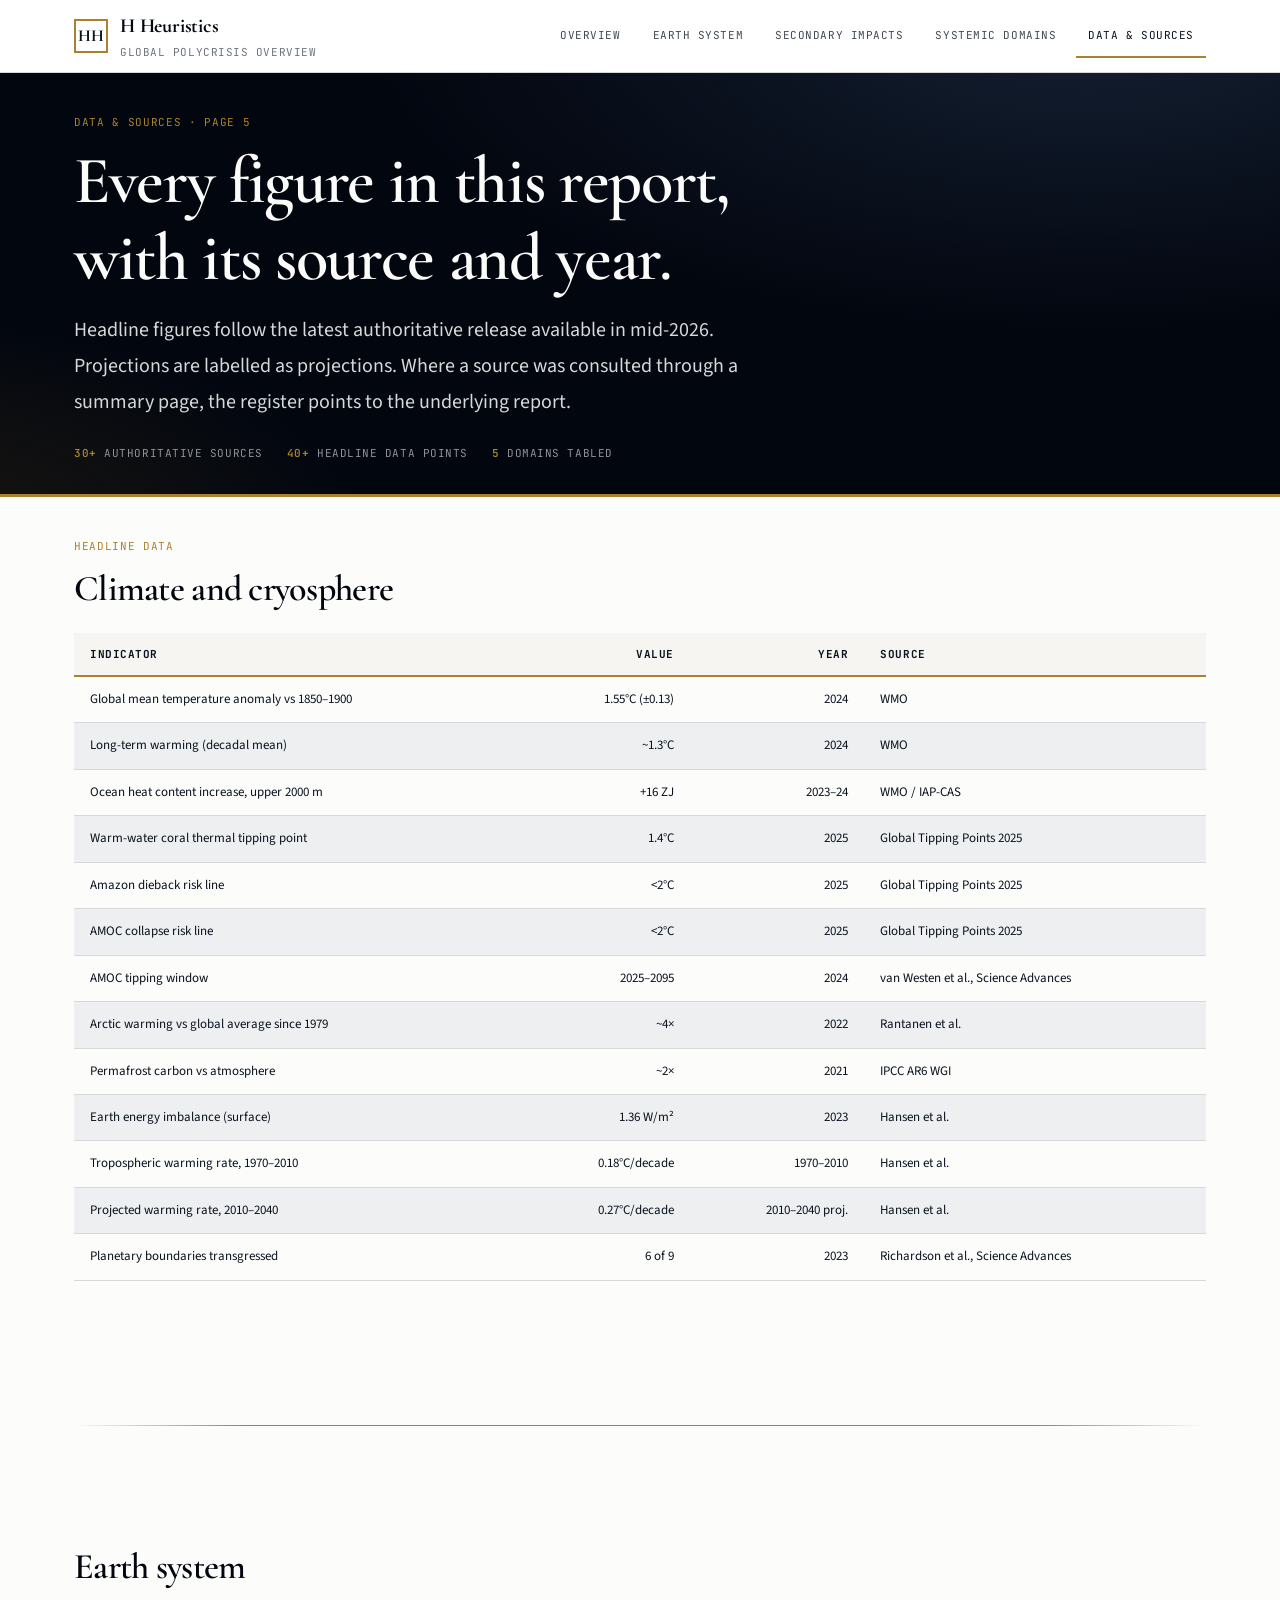
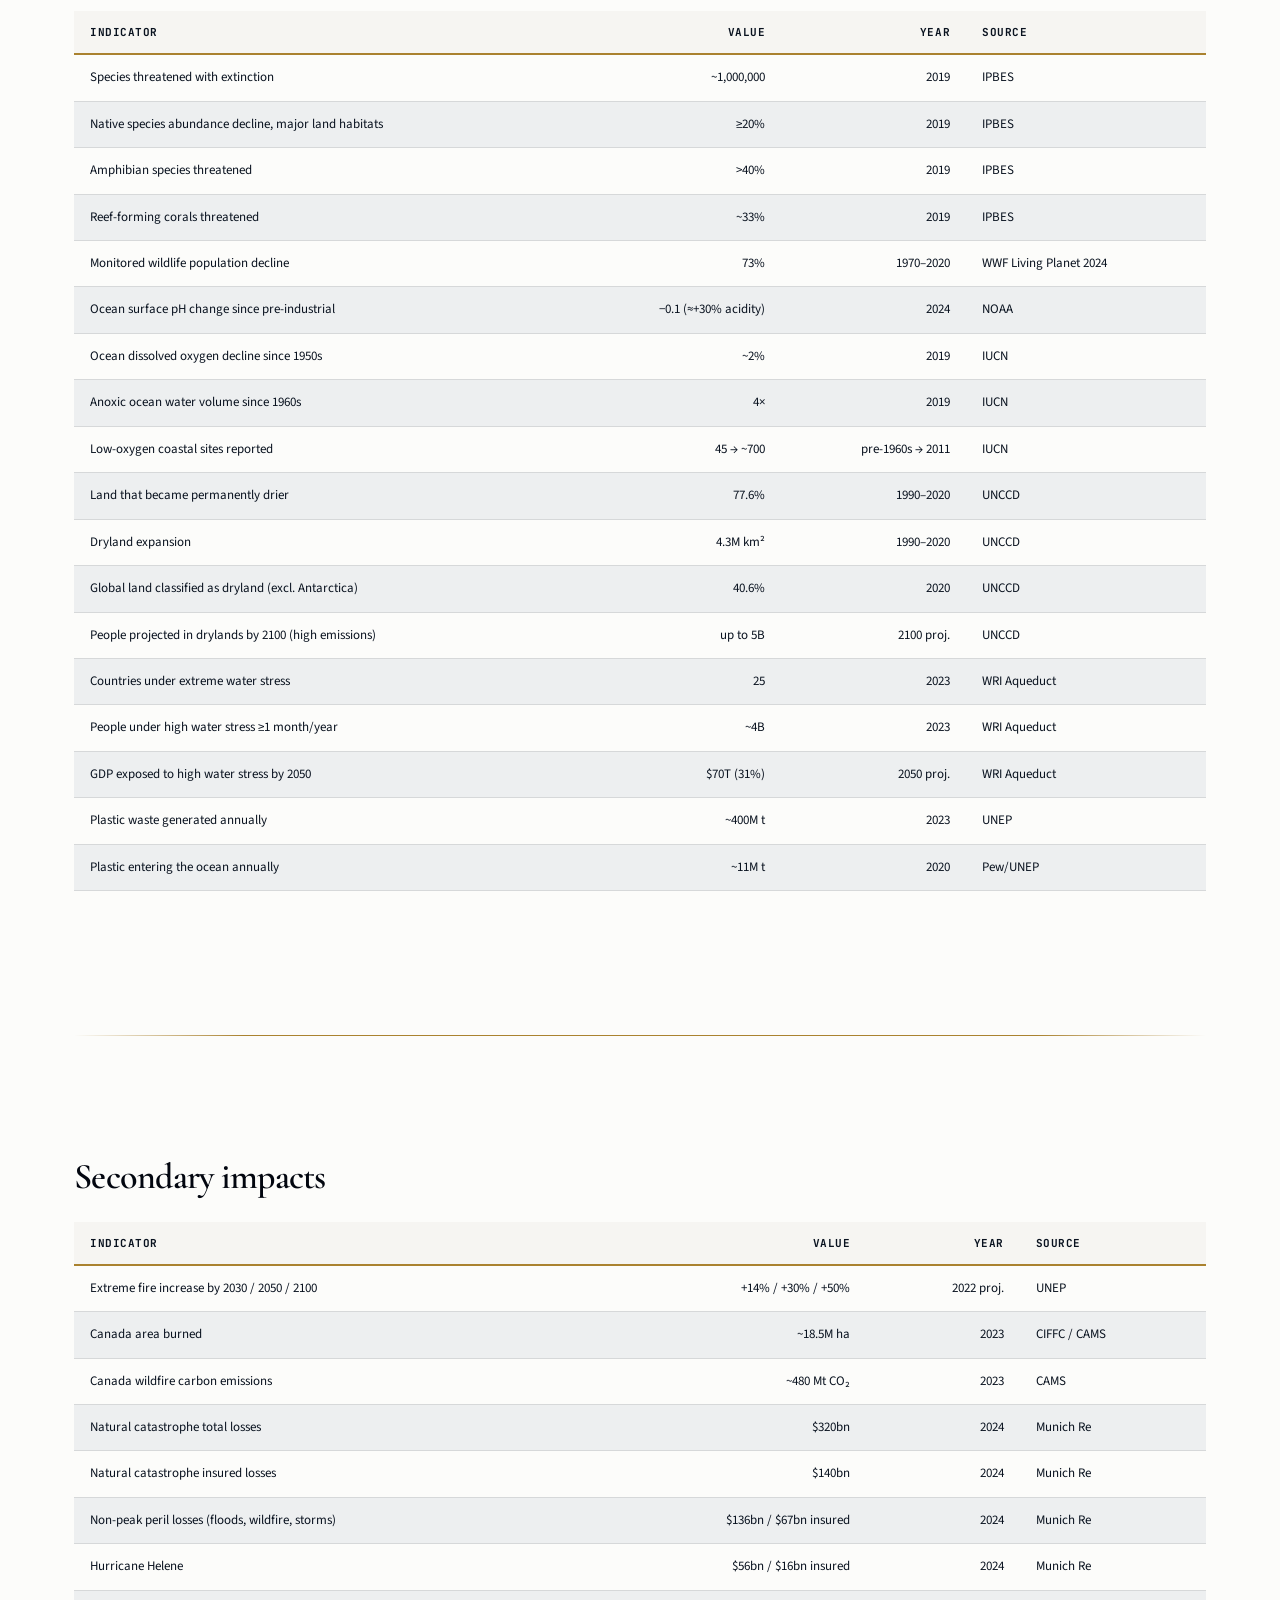
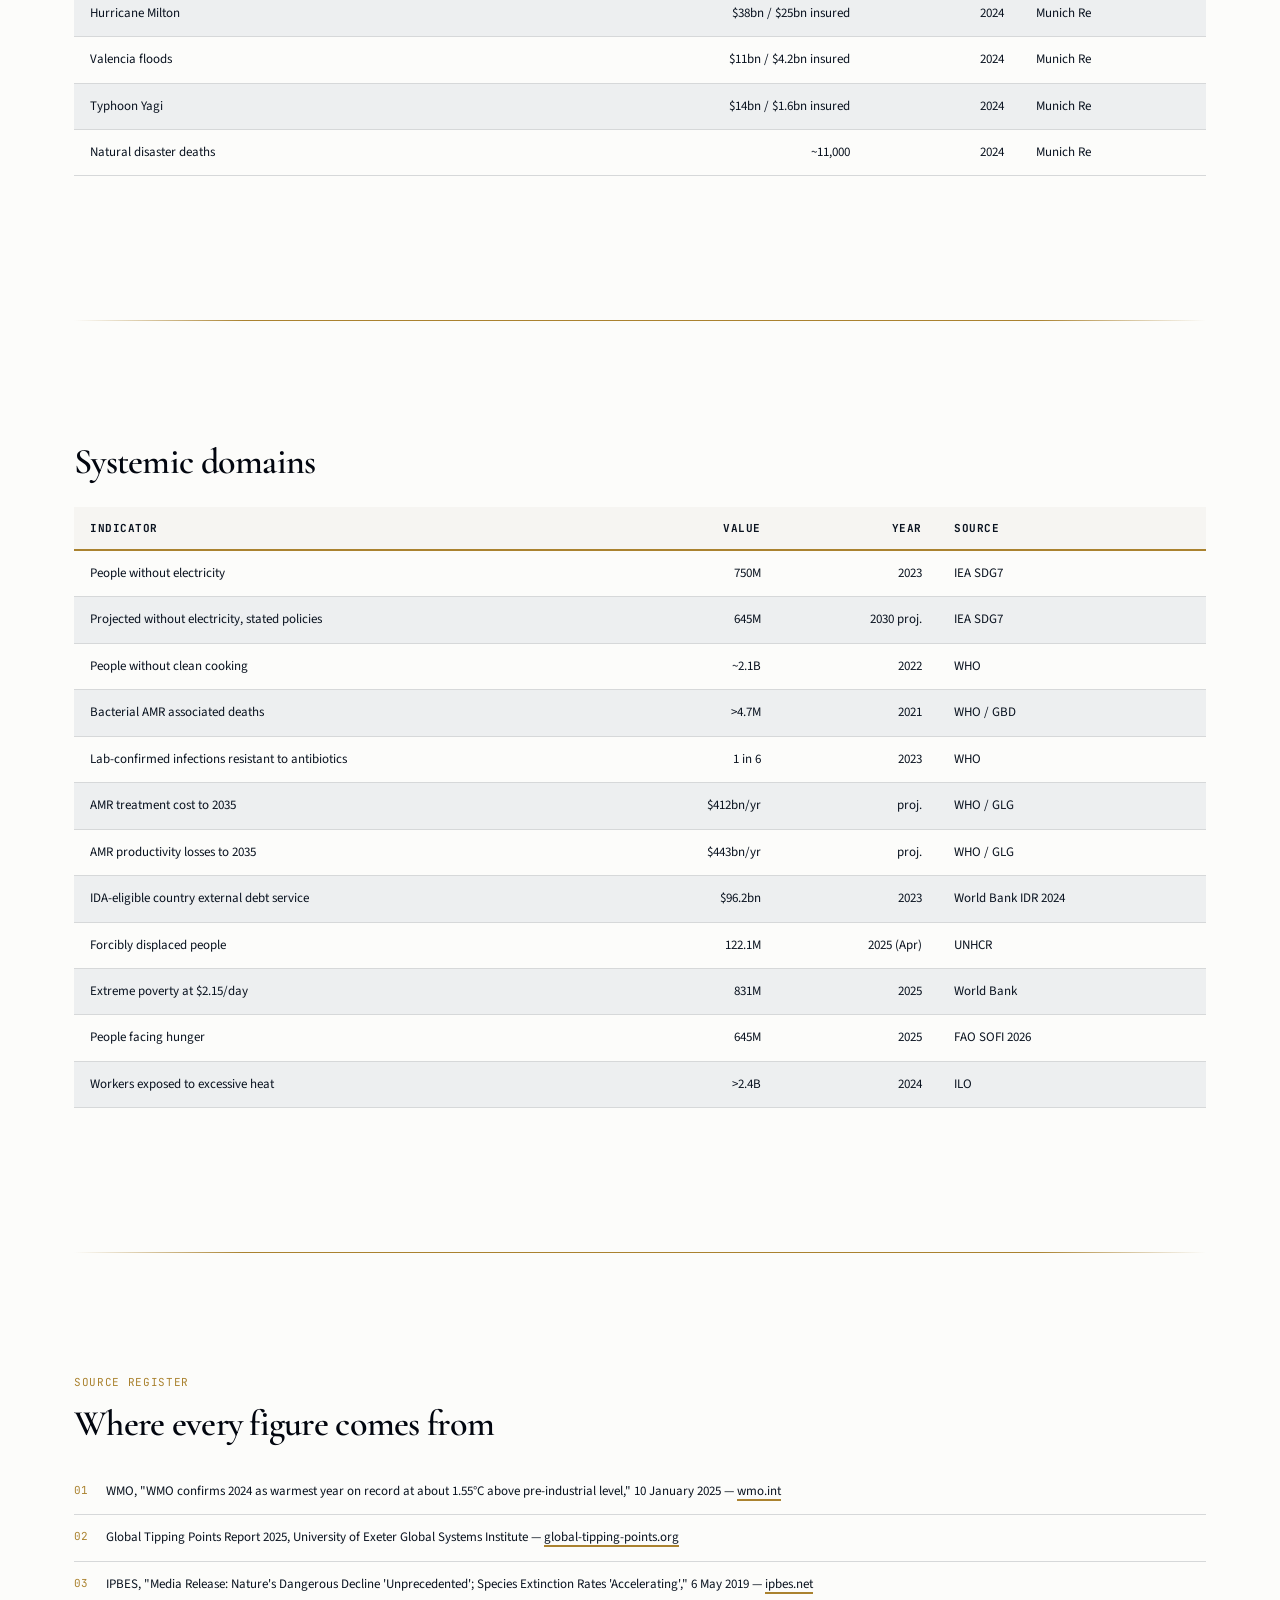
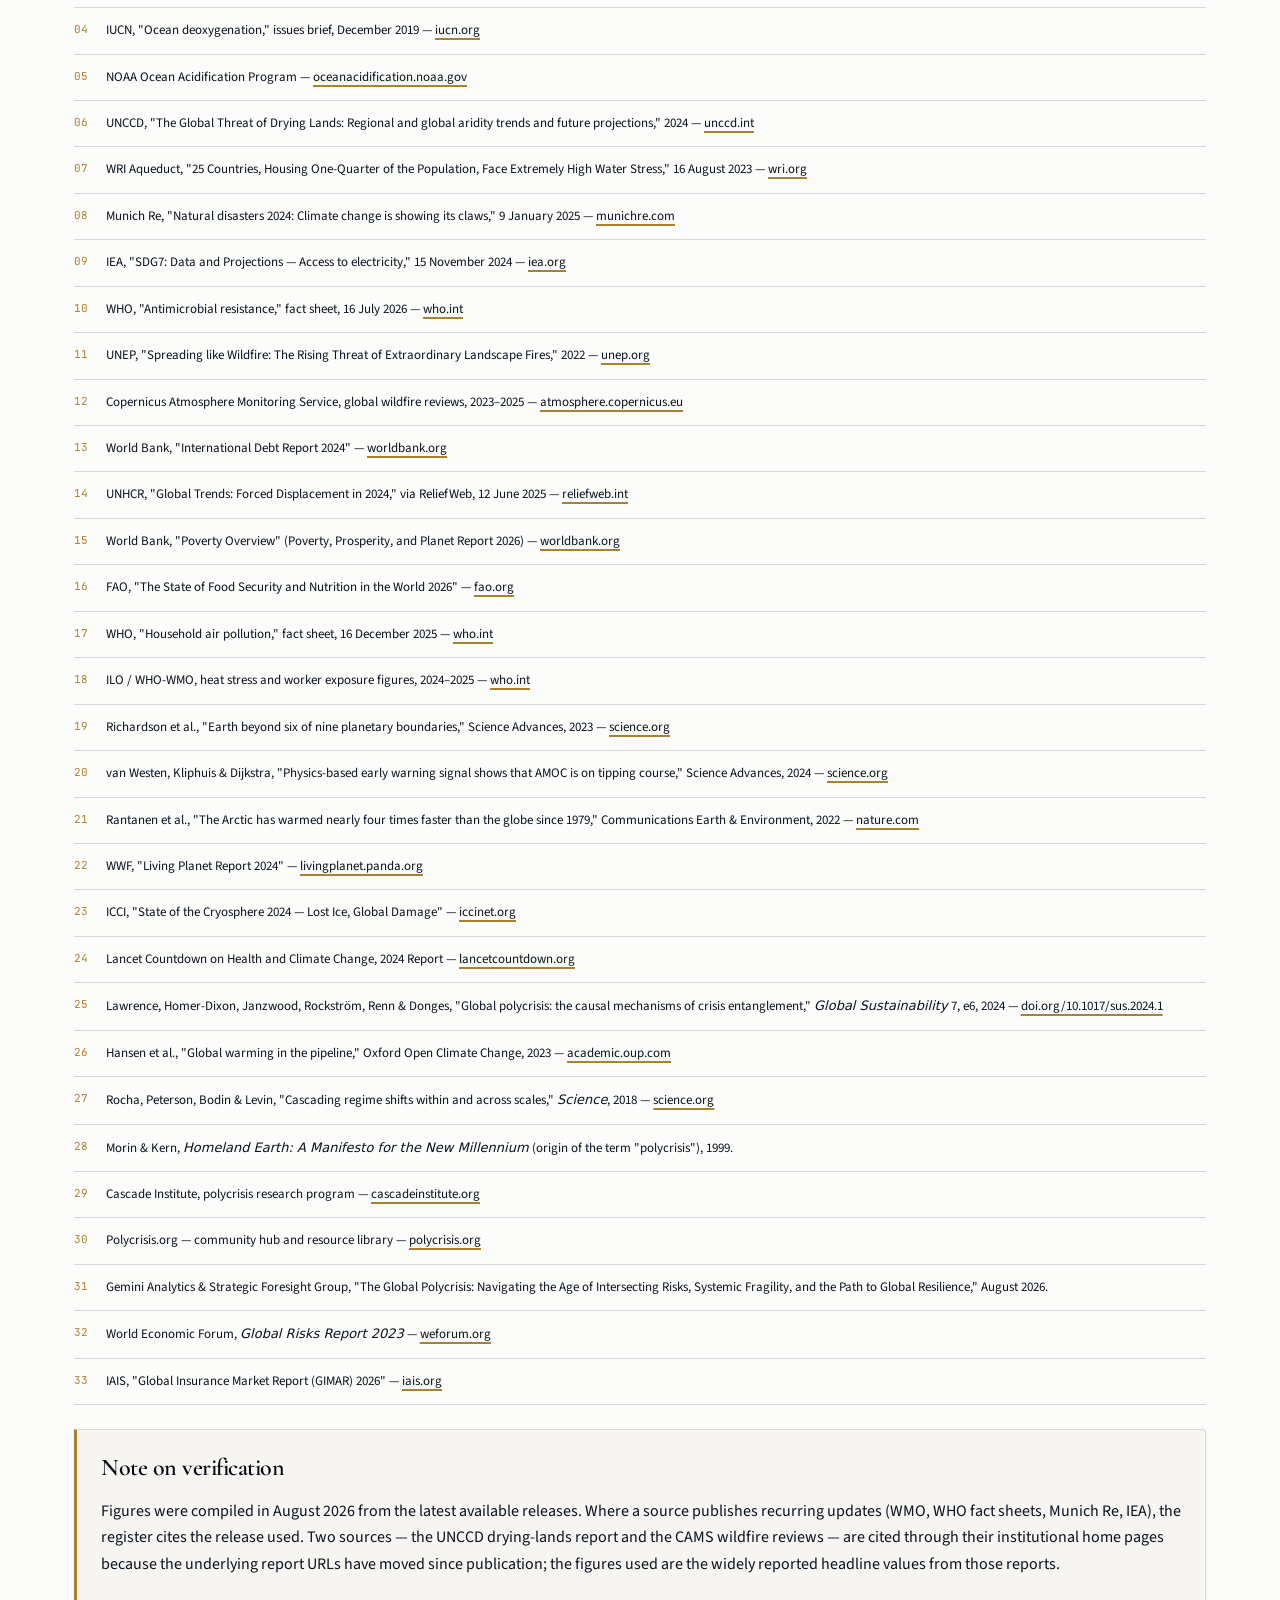
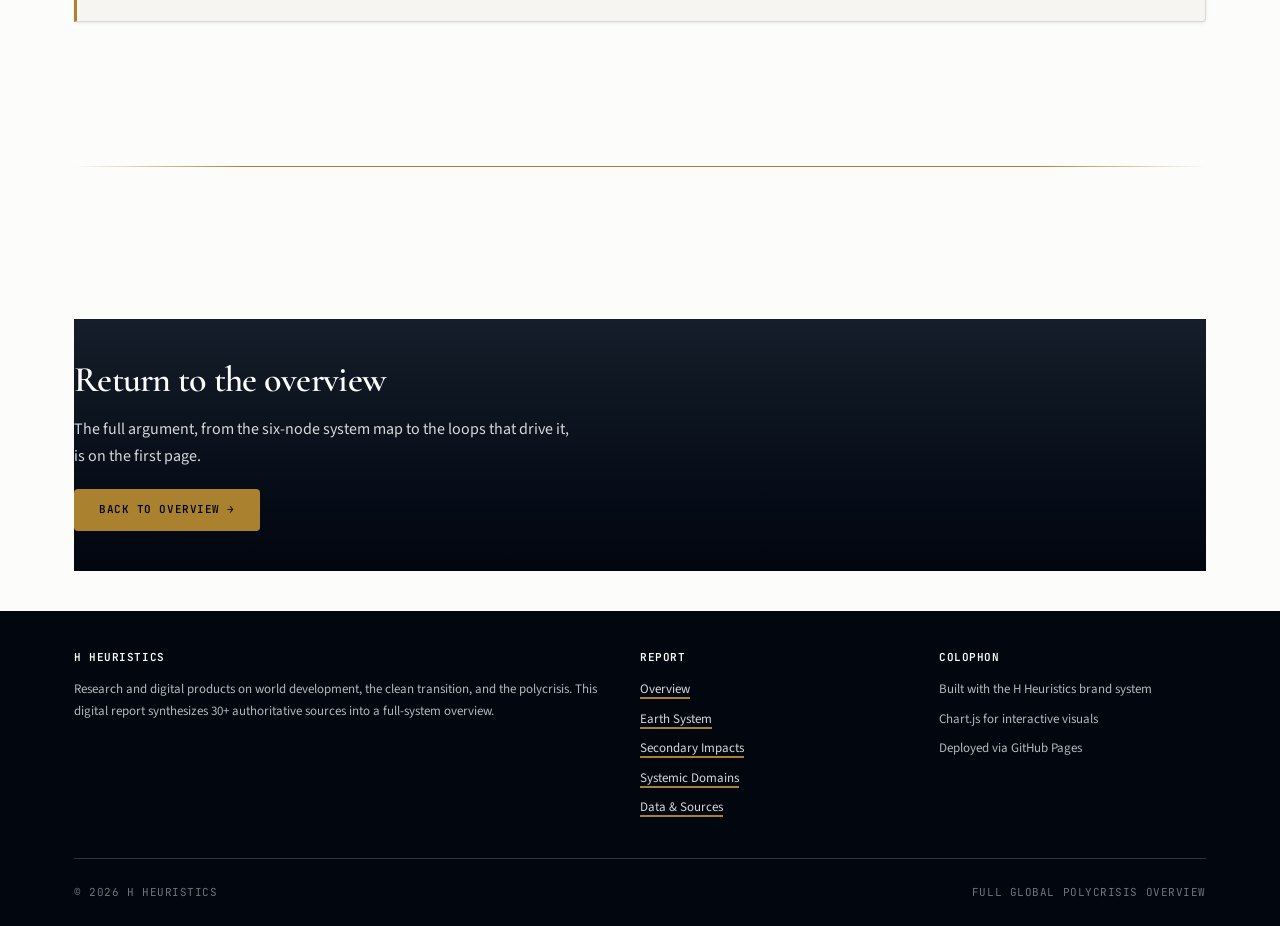
==== commit 8872b0ce: "Expand all five pages: causal entanglement framework, five pillars, shockwave case study, tipping ca" ====
--- a/data-sources.html
+++ b/data-sources.html
@@ -67,6 +67,10 @@
           <tr><td>AMOC tipping window</td><td class="num">2025–2095</td><td class="num">2024</td><td>van Westen et al., Science Advances</td></tr>
           <tr><td>Arctic warming vs global average since 1979</td><td class="num">~4×</td><td class="num">2022</td><td>Rantanen et al.</td></tr>
           <tr><td>Permafrost carbon vs atmosphere</td><td class="num">~2×</td><td class="num">2021</td><td>IPCC AR6 WGI</td></tr>
+          <tr><td>Earth energy imbalance (surface)</td><td class="num">1.36 W/m²</td><td class="num">2023</td><td>Hansen et al.</td></tr>
+          <tr><td>Tropospheric warming rate, 1970–2010</td><td class="num">0.18°C/decade</td><td class="num">1970–2010</td><td>Hansen et al.</td></tr>
+          <tr><td>Projected warming rate, 2010–2040</td><td class="num">0.27°C/decade</td><td class="num">2010–2040 proj.</td><td>Hansen et al.</td></tr>
+          <tr><td>Planetary boundaries transgressed</td><td class="num">6 of 9</td><td class="num">2023</td><td>Richardson et al., Science Advances</td></tr>
         </tbody>
       </table>
     </div>
@@ -188,6 +192,15 @@
       <li>WWF, "Living Planet Report 2024" — <a href="https://livingplanet.panda.org/">livingplanet.panda.org</a></li>
       <li>ICCI, "State of the Cryosphere 2024 — Lost Ice, Global Damage" — <a href="https://iccinet.org/statecryo24/">iccinet.org</a></li>
       <li>Lancet Countdown on Health and Climate Change, 2024 Report — <a href="https://lancetcountdown.org/2024-report/">lancetcountdown.org</a></li>
+      <li>Lawrence, Homer-Dixon, Janzwood, Rockström, Renn &amp; Donges, "Global polycrisis: the causal mechanisms of crisis entanglement," <em>Global Sustainability</em> 7, e6, 2024 — <a href="https://doi.org/10.1017/sus.2024.1">doi.org/10.1017/sus.2024.1</a></li>
+      <li>Hansen et al., "Global warming in the pipeline," Oxford Open Climate Change, 2023 — <a href="https://academic.oup.com/oocc/article/3/1/kgad008/7335889">academic.oup.com</a></li>
+      <li>Rocha, Peterson, Bodin &amp; Levin, "Cascading regime shifts within and across scales," <em>Science</em>, 2018 — <a href="https://www.science.org/doi/10.1126/science.aat7850">science.org</a></li>
+      <li>Morin &amp; Kern, <em>Homeland Earth: A Manifesto for the New Millennium</em> (origin of the term "polycrisis"), 1999.</li>
+      <li>Cascade Institute, polycrisis research program — <a href="https://cascadeinstitute.org">cascadeinstitute.org</a></li>
+      <li>Polycrisis.org — community hub and resource library — <a href="https://polycrisis.org">polycrisis.org</a></li>
+      <li>Gemini Analytics &amp; Strategic Foresight Group, "The Global Polycrisis: Navigating the Age of Intersecting Risks, Systemic Fragility, and the Path to Global Resilience," August 2026.</li>
+      <li>World Economic Forum, <em>Global Risks Report 2023</em> — <a href="https://www.weforum.org/publications/global-risks-report-2023/">weforum.org</a></li>
+      <li>IAIS, "Global Insurance Market Report (GIMAR) 2026" — <a href="https://www.iais.org/">iais.org</a></li>
     </ol>
     <div class="panel">
       <h3>Note on verification</h3>
--- a/css/styles.css
+++ b/css/styles.css
@@ -491,3 +491,124 @@
 
   .footer__grid { grid-template-columns: 1fr; }
 }
+
+/* ── Pathway / mechanism components ─────────────────────── */
+.pathway-grid {
+  display: grid;
+  grid-template-columns: repeat(auto-fit, minmax(280px, 1fr));
+  gap: var(--space-5);
+  margin: var(--space-6) 0;
+}
+
+.pathway {
+  background: var(--surface-elevated);
+  border: 1px solid var(--border-subtle);
+  border-top: 3px solid var(--color-accent);
+  padding: var(--space-5);
+}
+
+.pathway__tag {
+  font-family: var(--font-mono);
+  font-size: var(--text-xs);
+  letter-spacing: var(--tracking-label);
+  text-transform: uppercase;
+  color: var(--color-accent);
+  margin-bottom: var(--space-2);
+}
+
+.pathway h4 { margin-bottom: var(--space-2); }
+.pathway p { font-size: var(--text-sm); color: var(--text-secondary); margin: 0; }
+
+.loop-flow {
+  display: flex;
+  flex-wrap: wrap;
+  align-items: center;
+  gap: var(--space-3);
+  margin: var(--space-6) 0;
+  font-family: var(--font-mono);
+  font-size: var(--text-xs);
+  letter-spacing: var(--tracking-label);
+  text-transform: uppercase;
+}
+
+.loop-flow__node {
+  background: var(--color-brand-dark);
+  color: var(--hh-cream-50);
+  padding: var(--space-3) var(--space-4);
+  border-left: 3px solid var(--color-accent);
+}
+
+.loop-flow__arrow { color: var(--color-accent); font-size: var(--text-lg); }
+
+.loop-flow__back {
+  display: block;
+  width: 100%;
+  text-align: center;
+  color: var(--text-muted);
+  padding-top: var(--space-2);
+}
+
+.pillar-list { list-style: none; margin: var(--space-6) 0; padding: 0; }
+
+.pillar-list li {
+  counter-increment: pillar;
+  position: relative;
+  padding: var(--space-4) 0 var(--space-4) var(--space-10);
+  border-bottom: 1px solid var(--border-subtle);
+}
+
+.pillar-list li::before {
+  content: "0" counter(pillar);
+  position: absolute;
+  left: 0;
+  top: var(--space-4);
+  font-family: var(--font-display);
+  font-size: var(--text-xl);
+  font-weight: 700;
+  color: var(--color-accent);
+}
+
+.pillar-list { counter-reset: pillar; }
+
+.pillar-list strong { display: block; margin-bottom: var(--space-1); }
+
+.timeline {
+  border-left: 2px solid var(--color-accent);
+  margin: var(--space-6) 0;
+  padding-left: var(--space-6);
+}
+
+.timeline__item { position: relative; margin-bottom: var(--space-5); }
+
+.timeline__item::before {
+  content: "";
+  position: absolute;
+  left: calc(var(--space-6) * -1 - 5px);
+  top: 0.4em;
+  width: 8px;
+  height: 8px;
+  background: var(--color-accent);
+  border-radius: 50%;
+}
+
+.timeline__item b {
+  display: block;
+  font-family: var(--font-mono);
+  font-size: var(--text-xs);
+  letter-spacing: var(--tracking-label);
+  text-transform: uppercase;
+  color: var(--color-brand);
+  margin-bottom: var(--space-1);
+}
+
+.defn {
+  background: var(--surface-card);
+  border: 1px solid var(--border-subtle);
+  border-left: 3px solid var(--color-accent);
+  padding: var(--space-5);
+  margin: var(--space-5) 0;
+  font-family: var(--font-display);
+  font-size: var(--text-lg);
+  font-style: italic;
+  color: var(--text-primary);
+}
